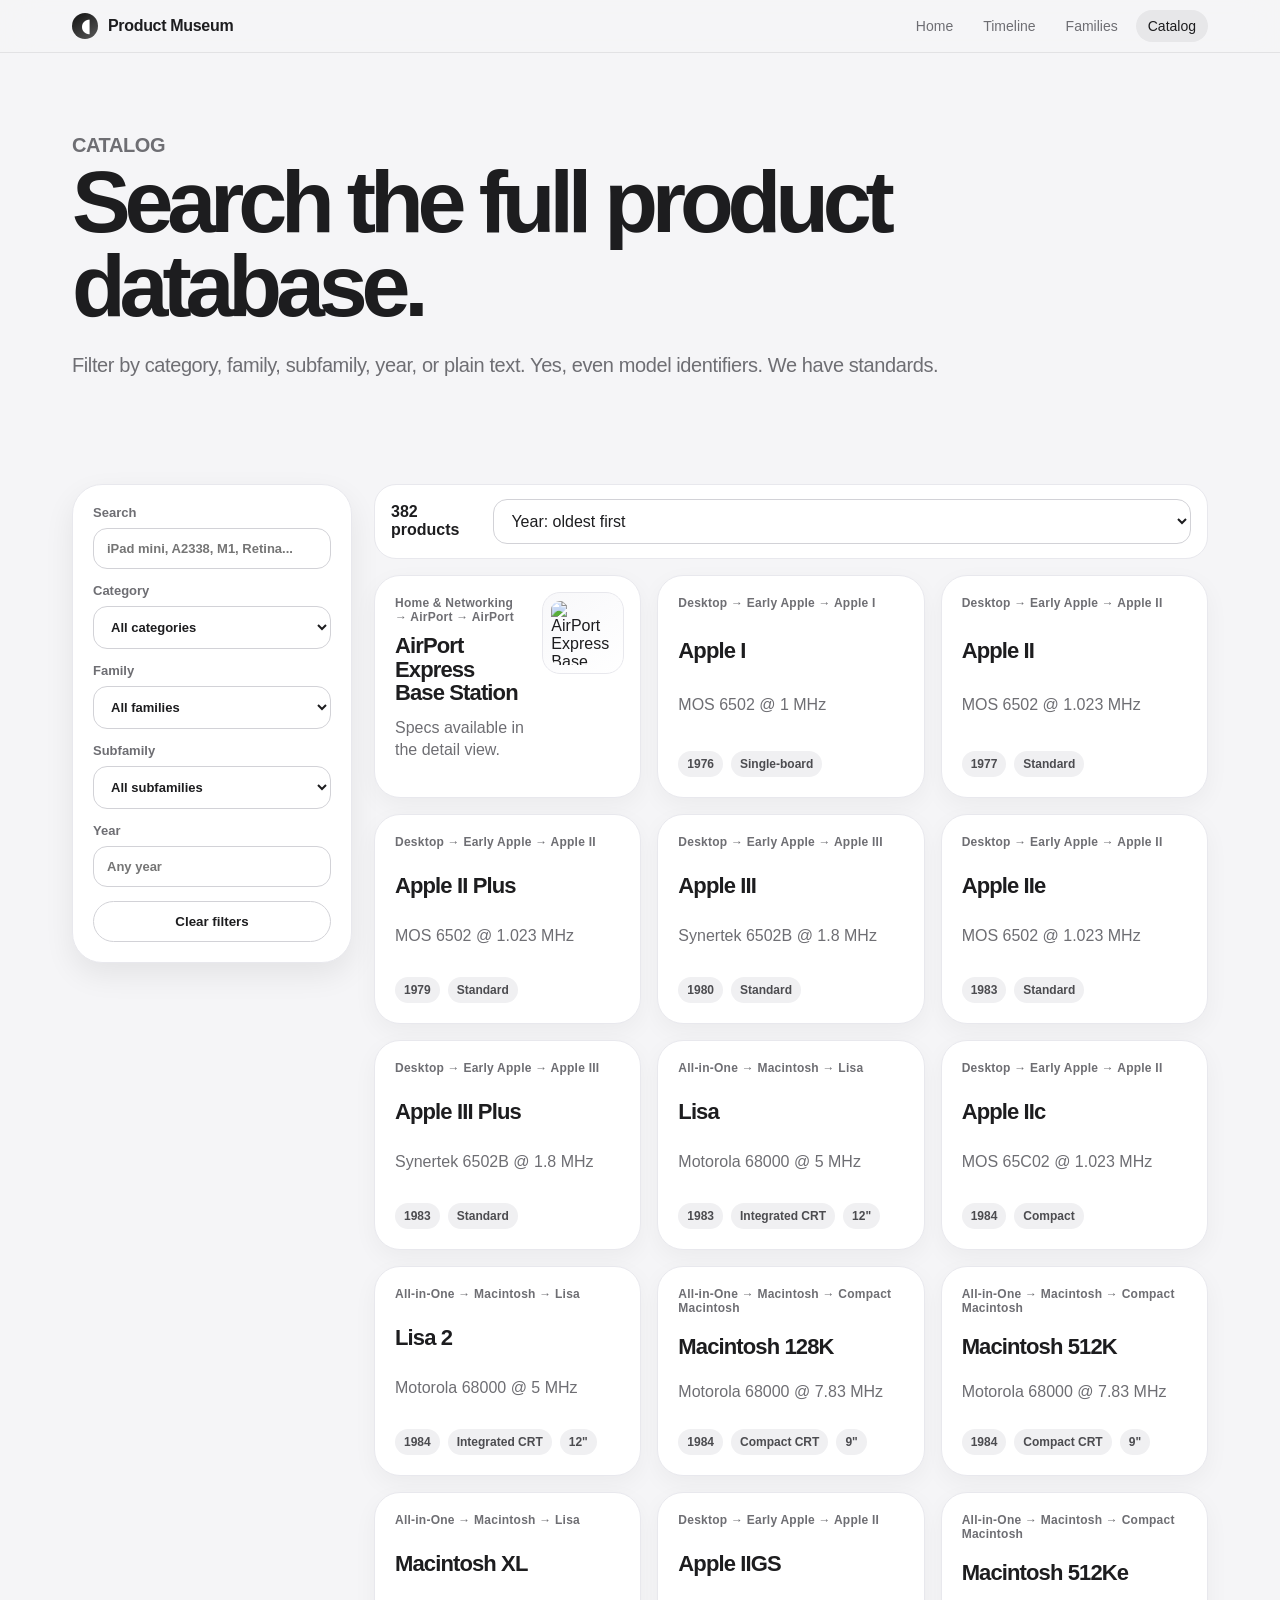
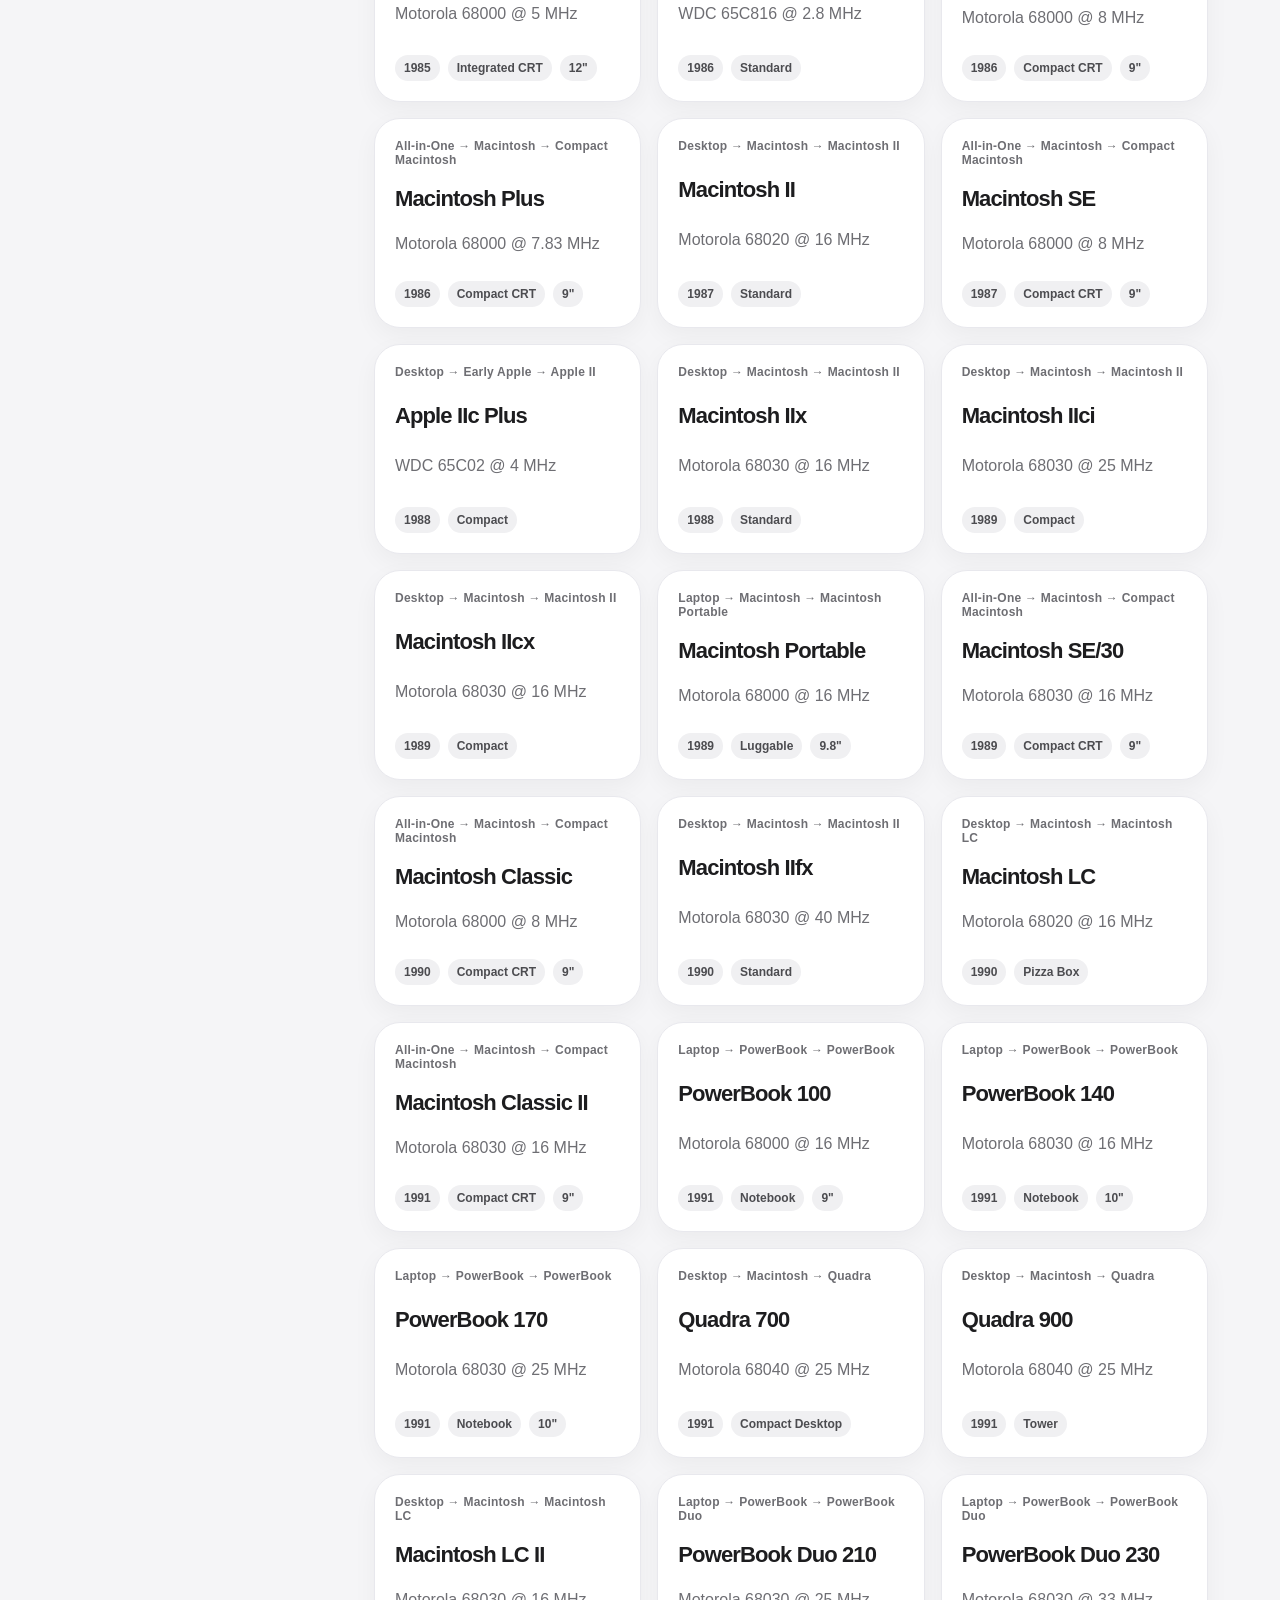
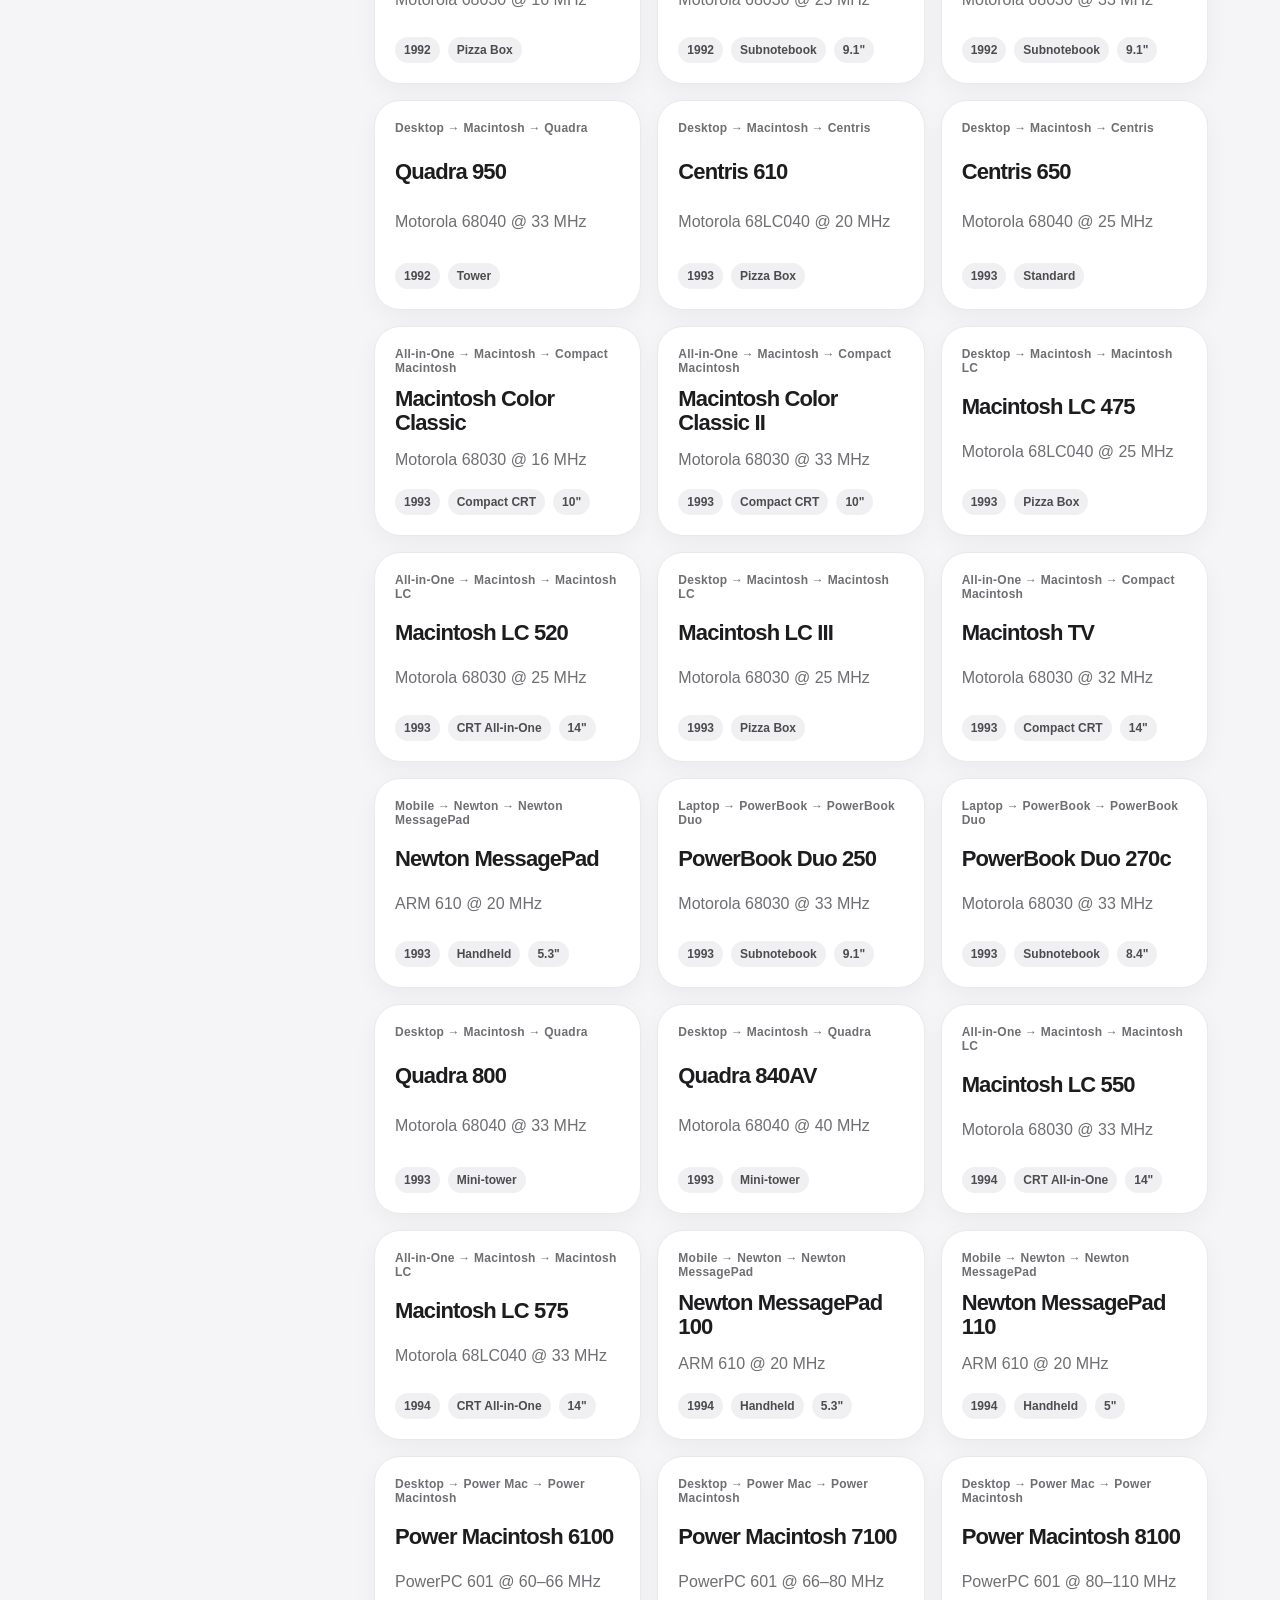
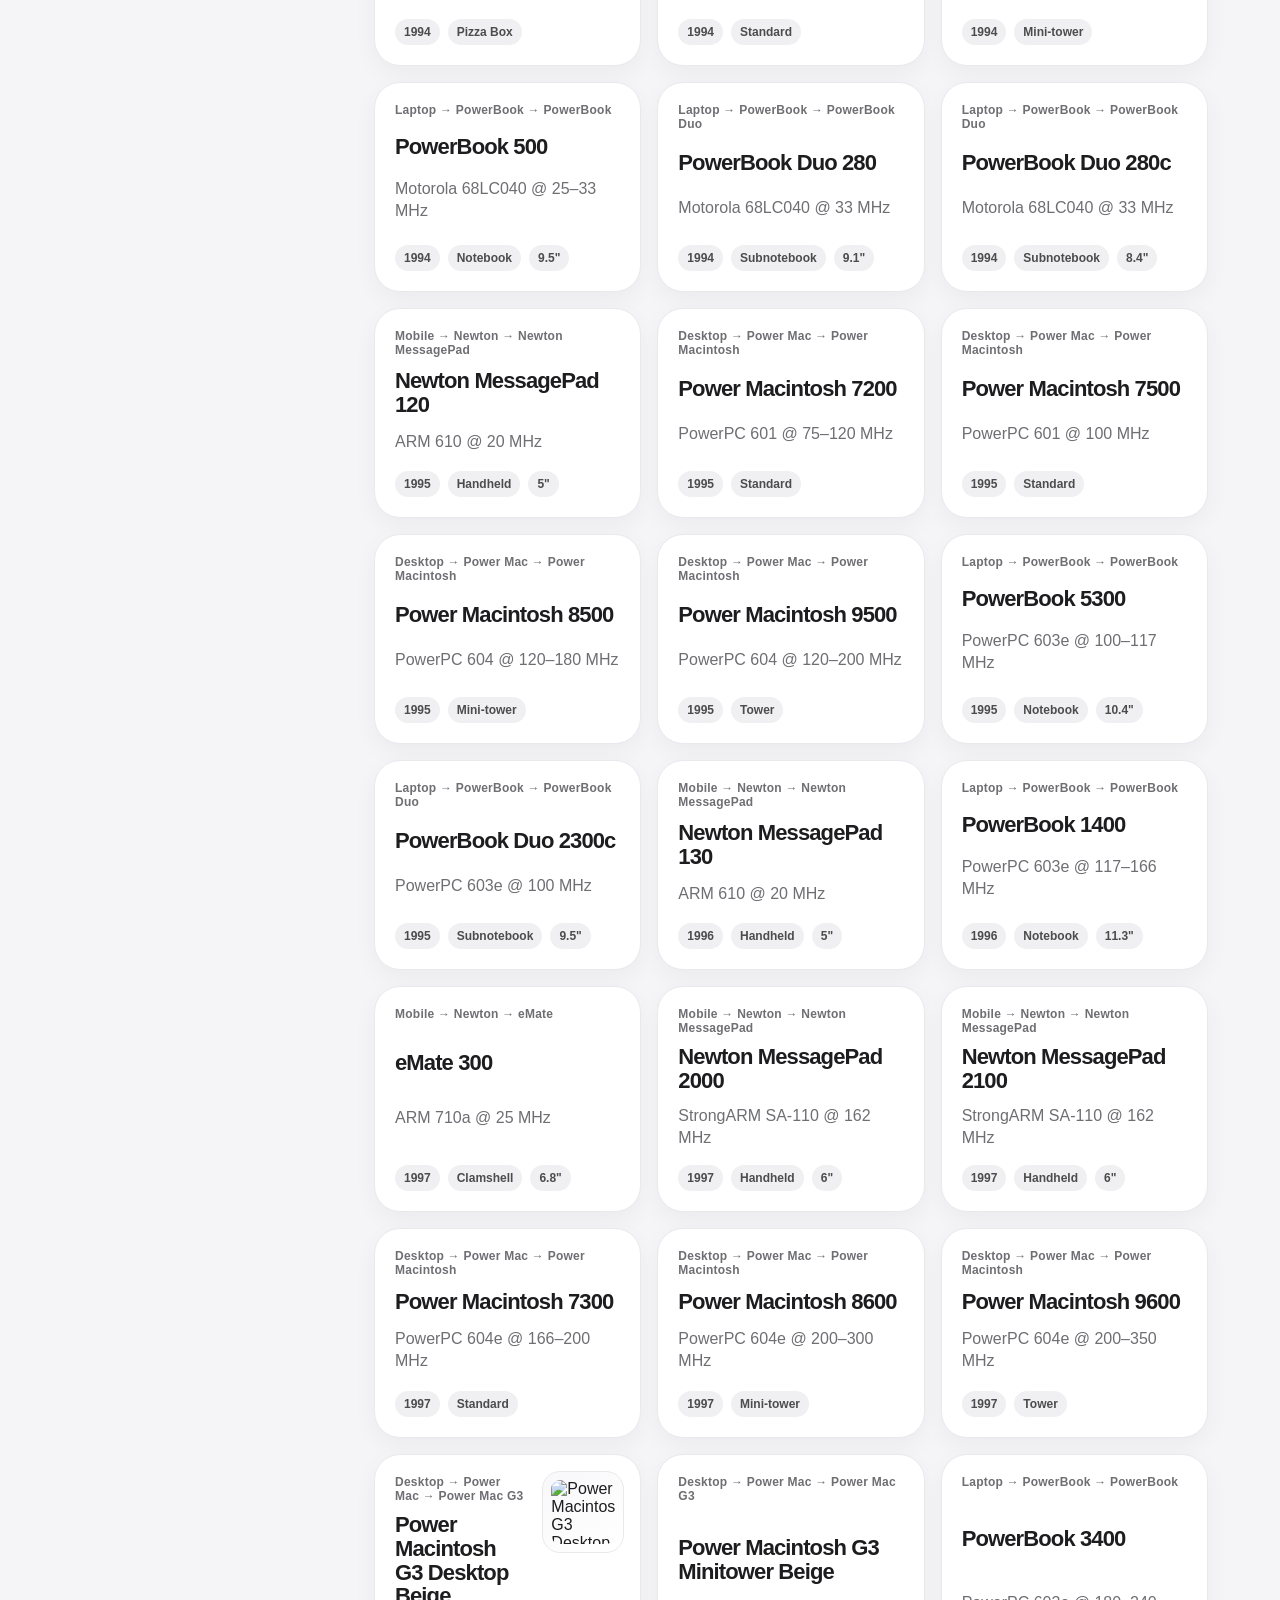
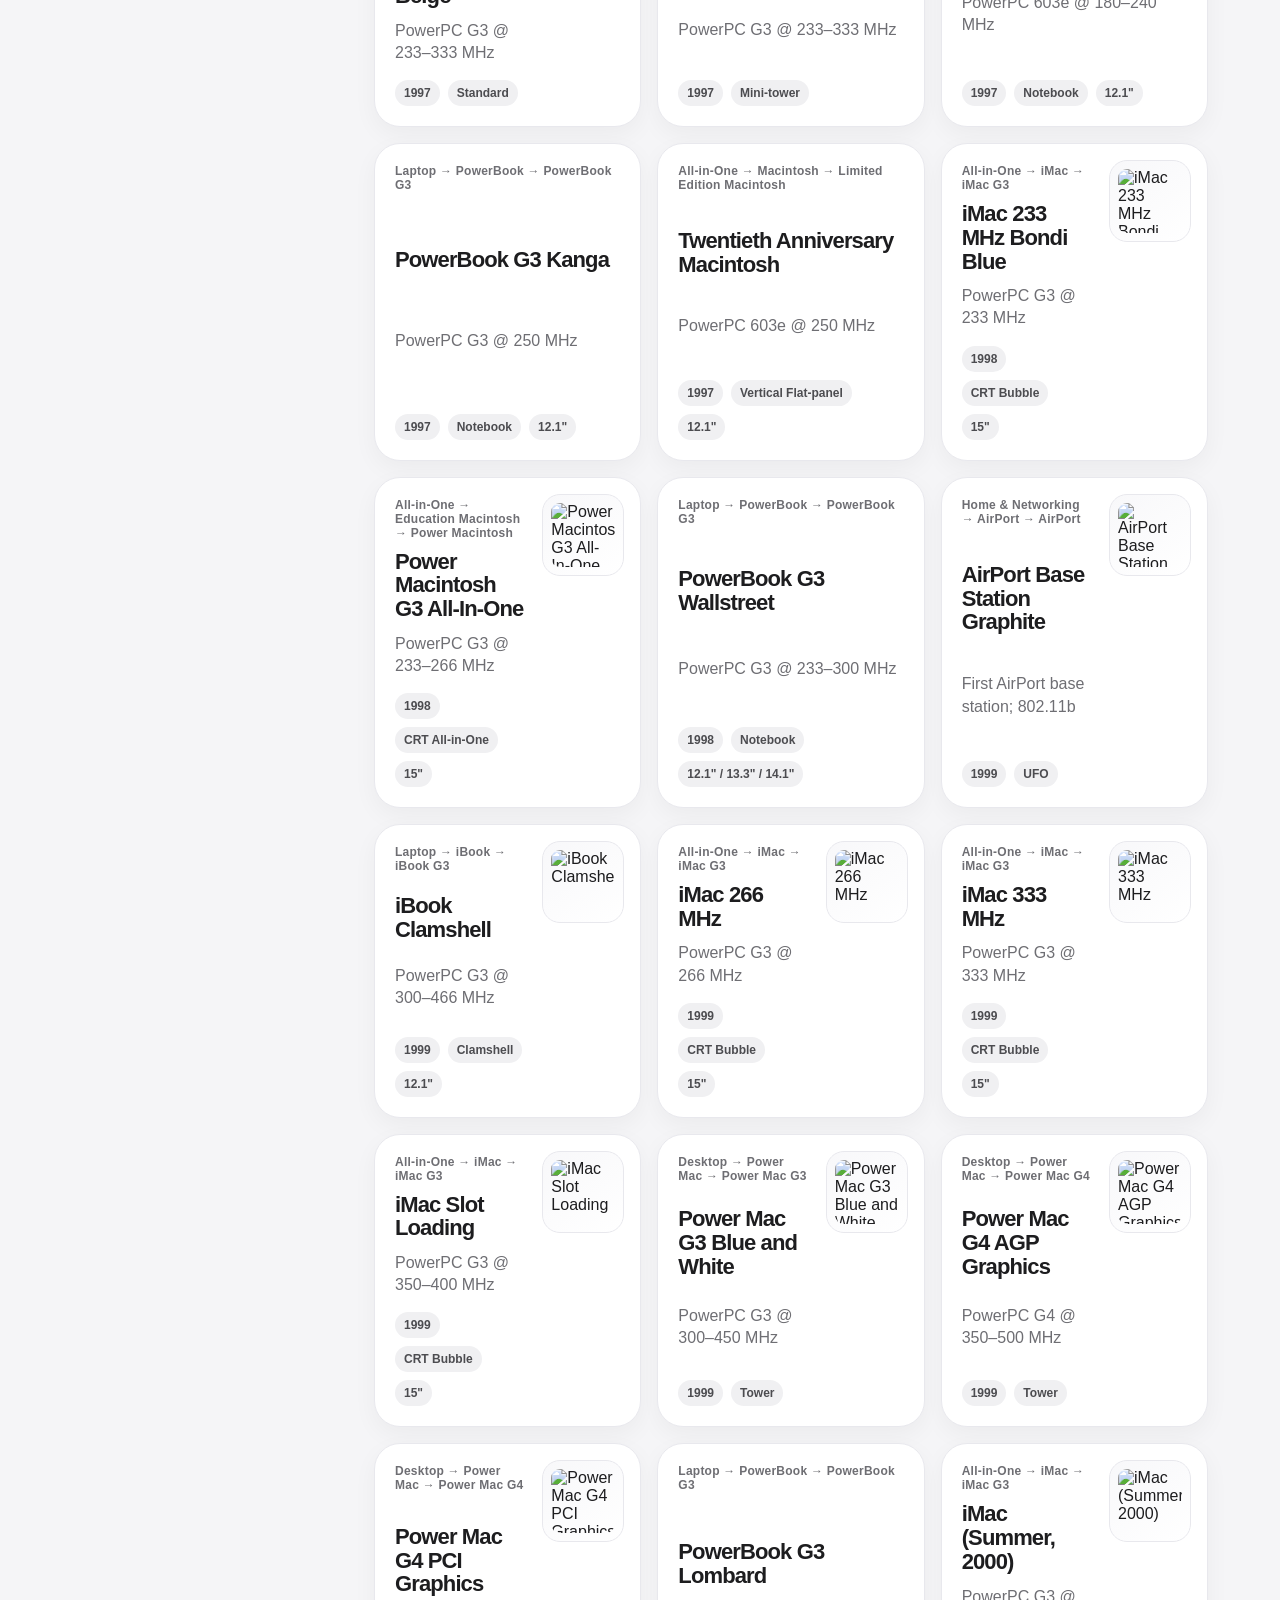
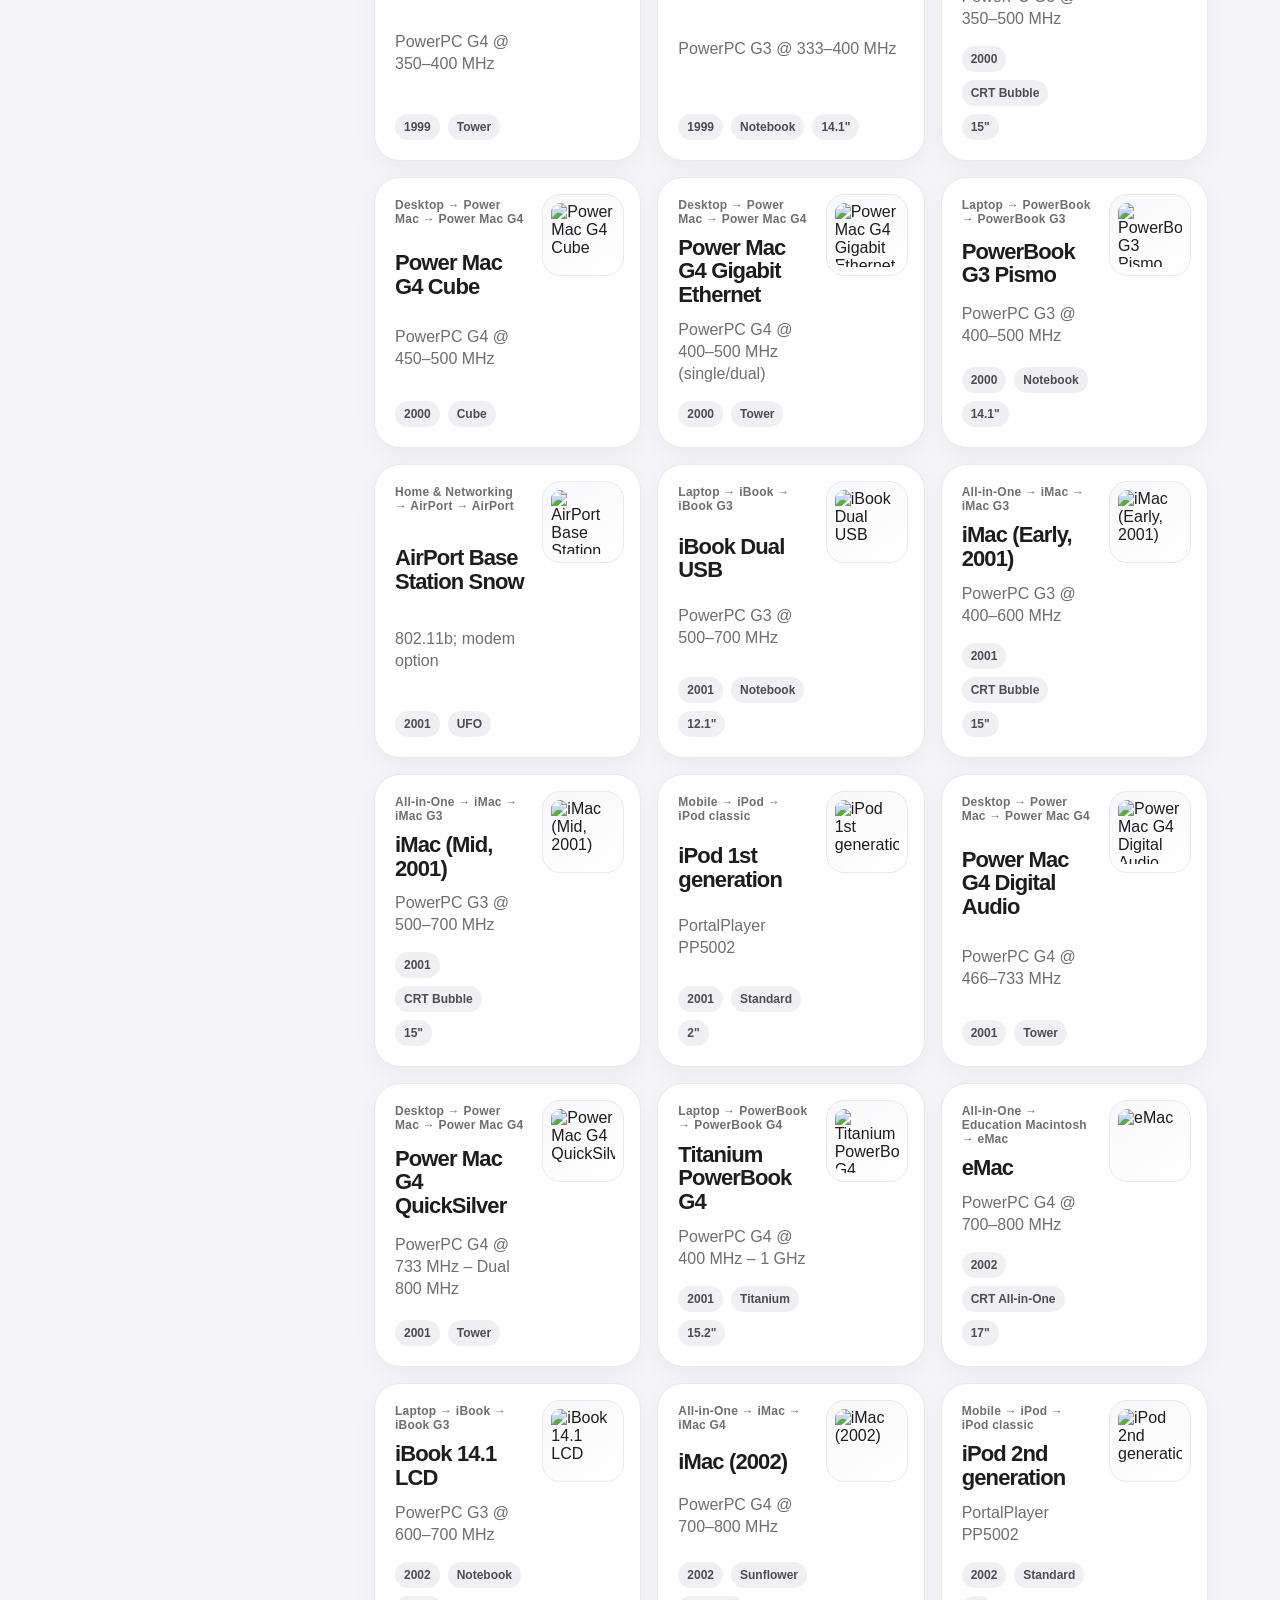
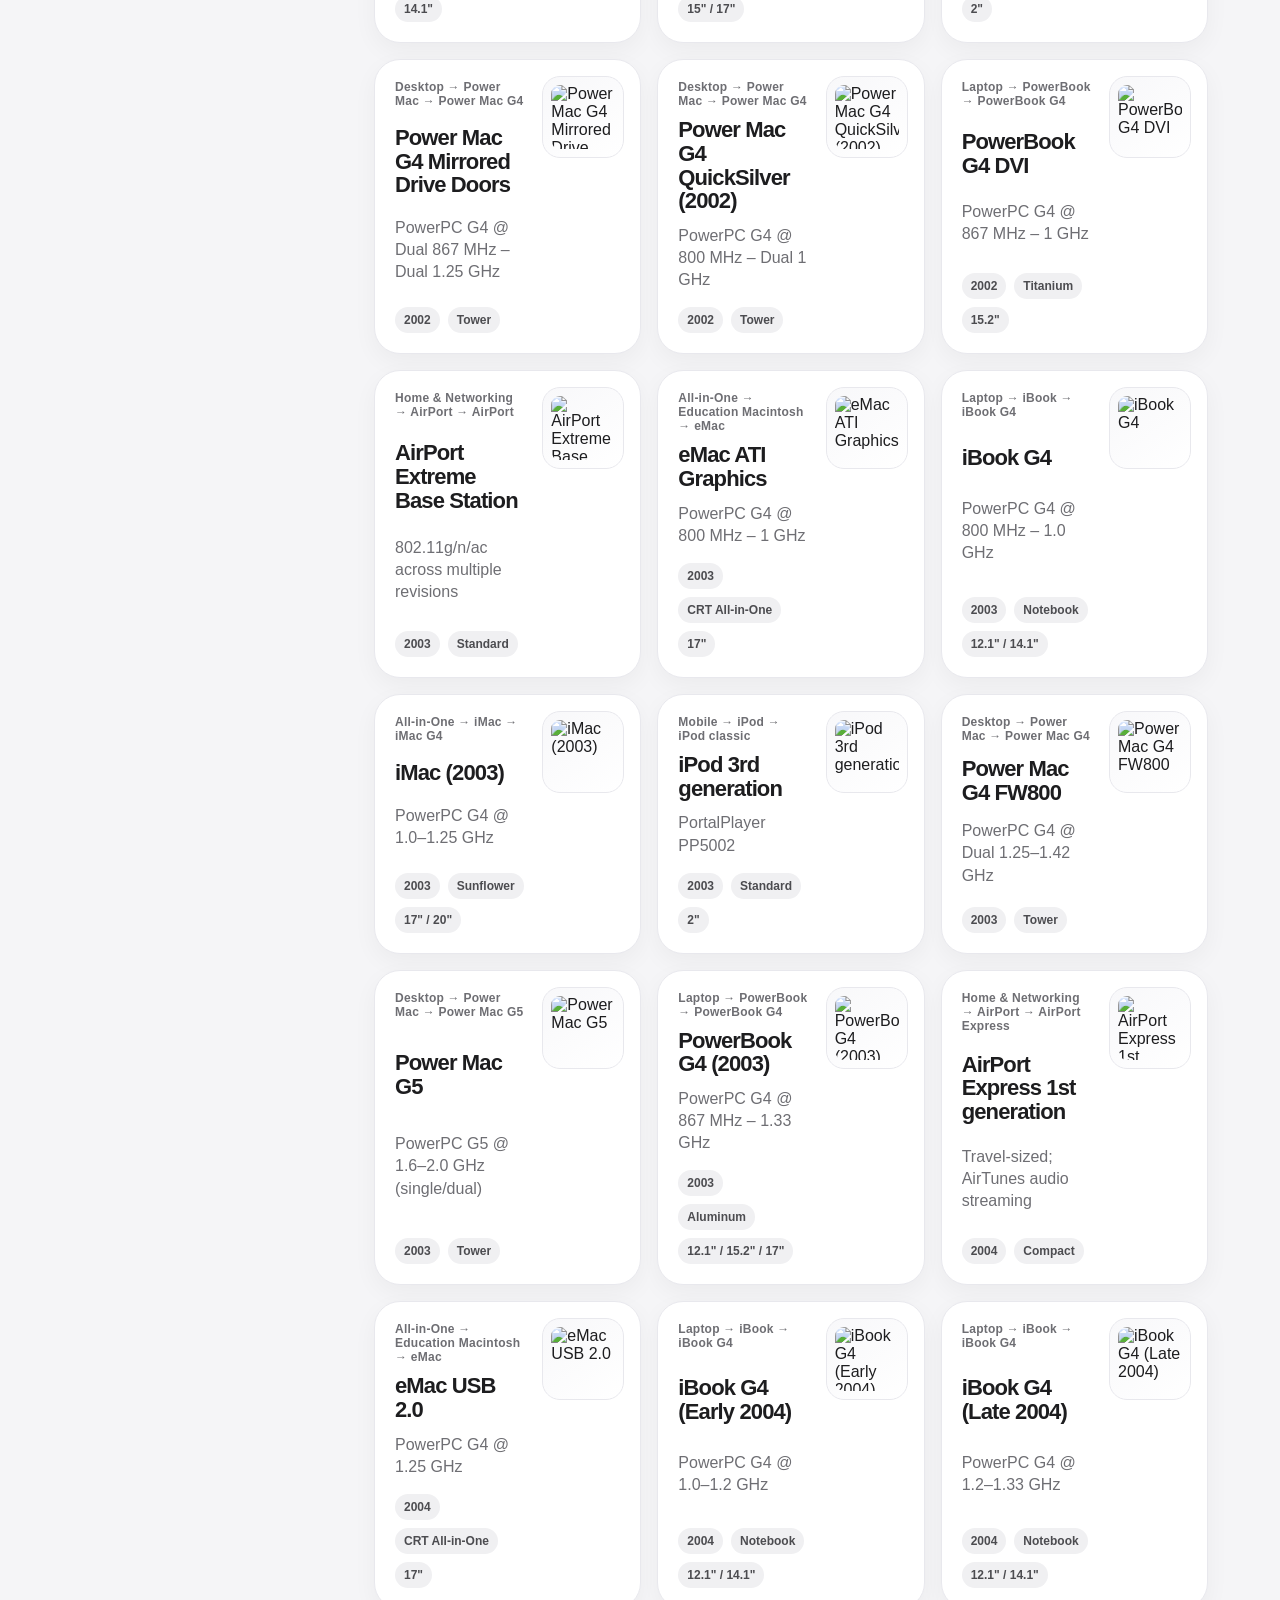
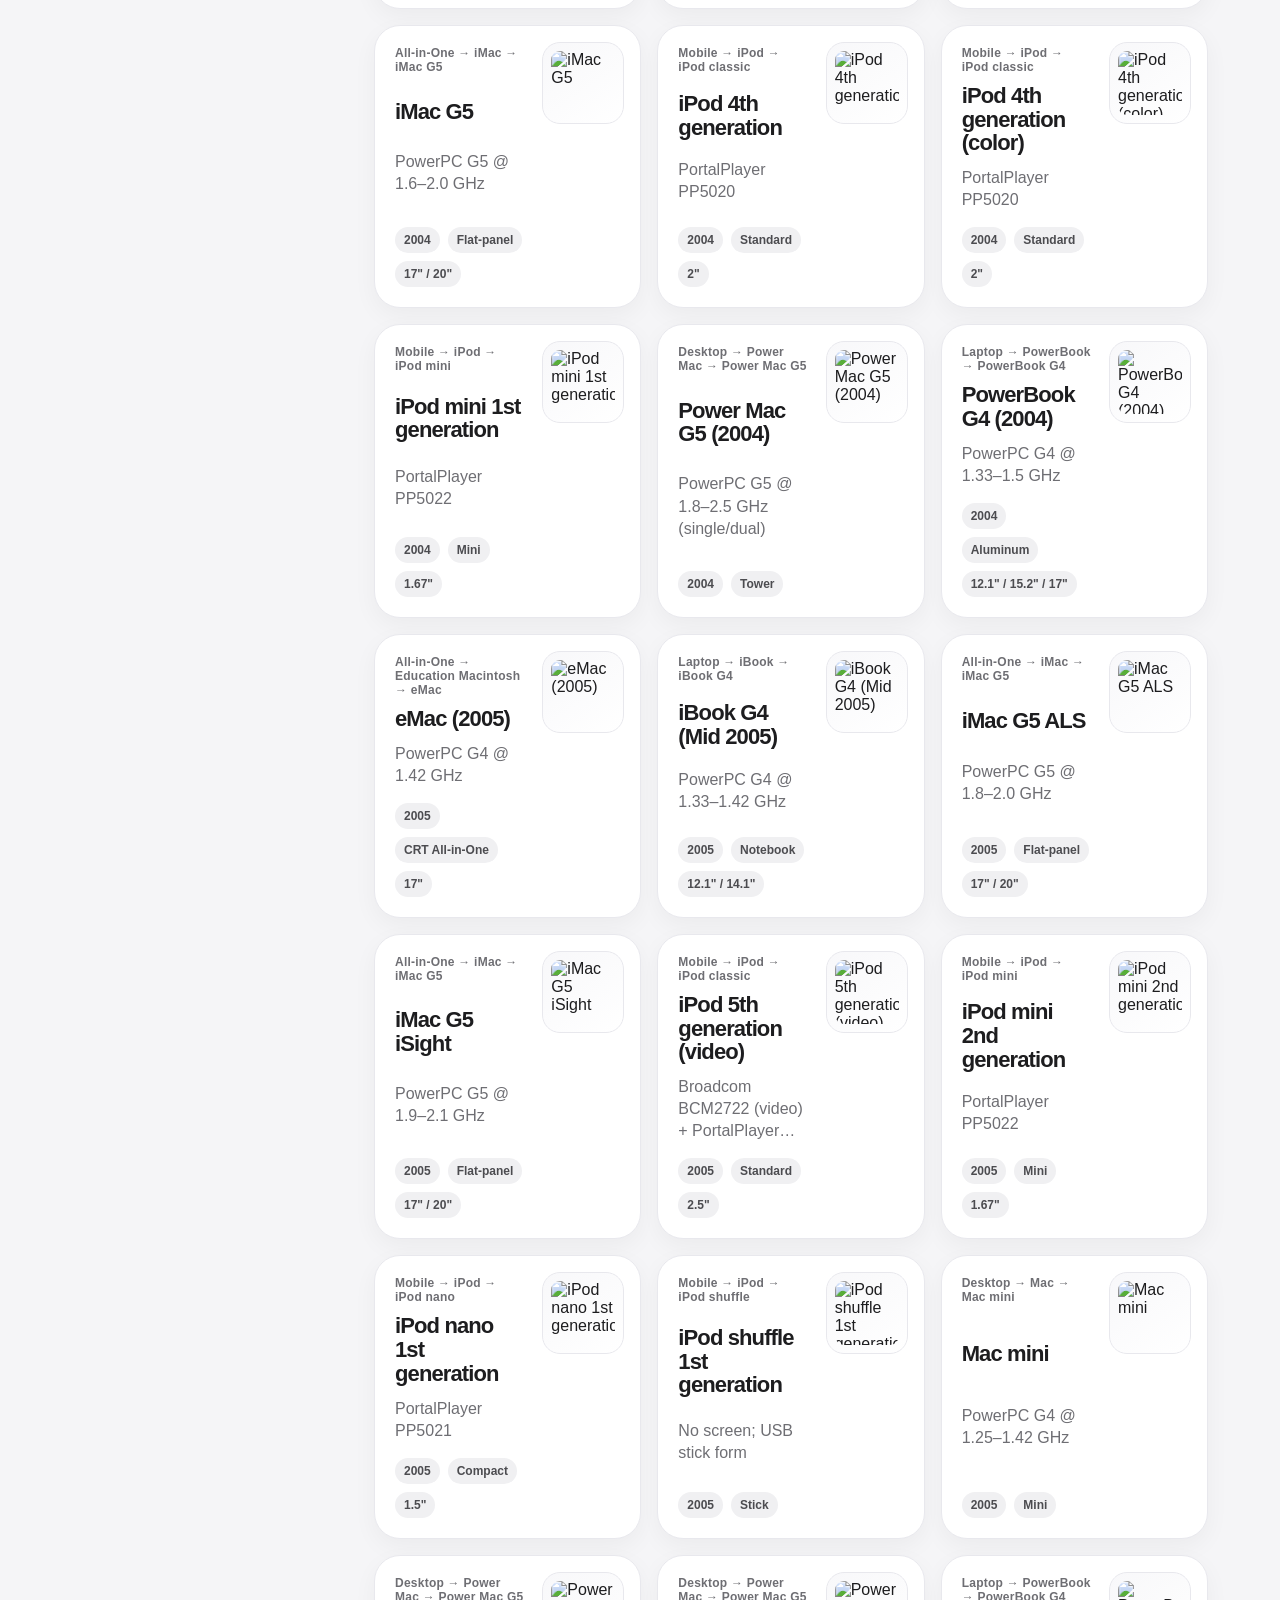
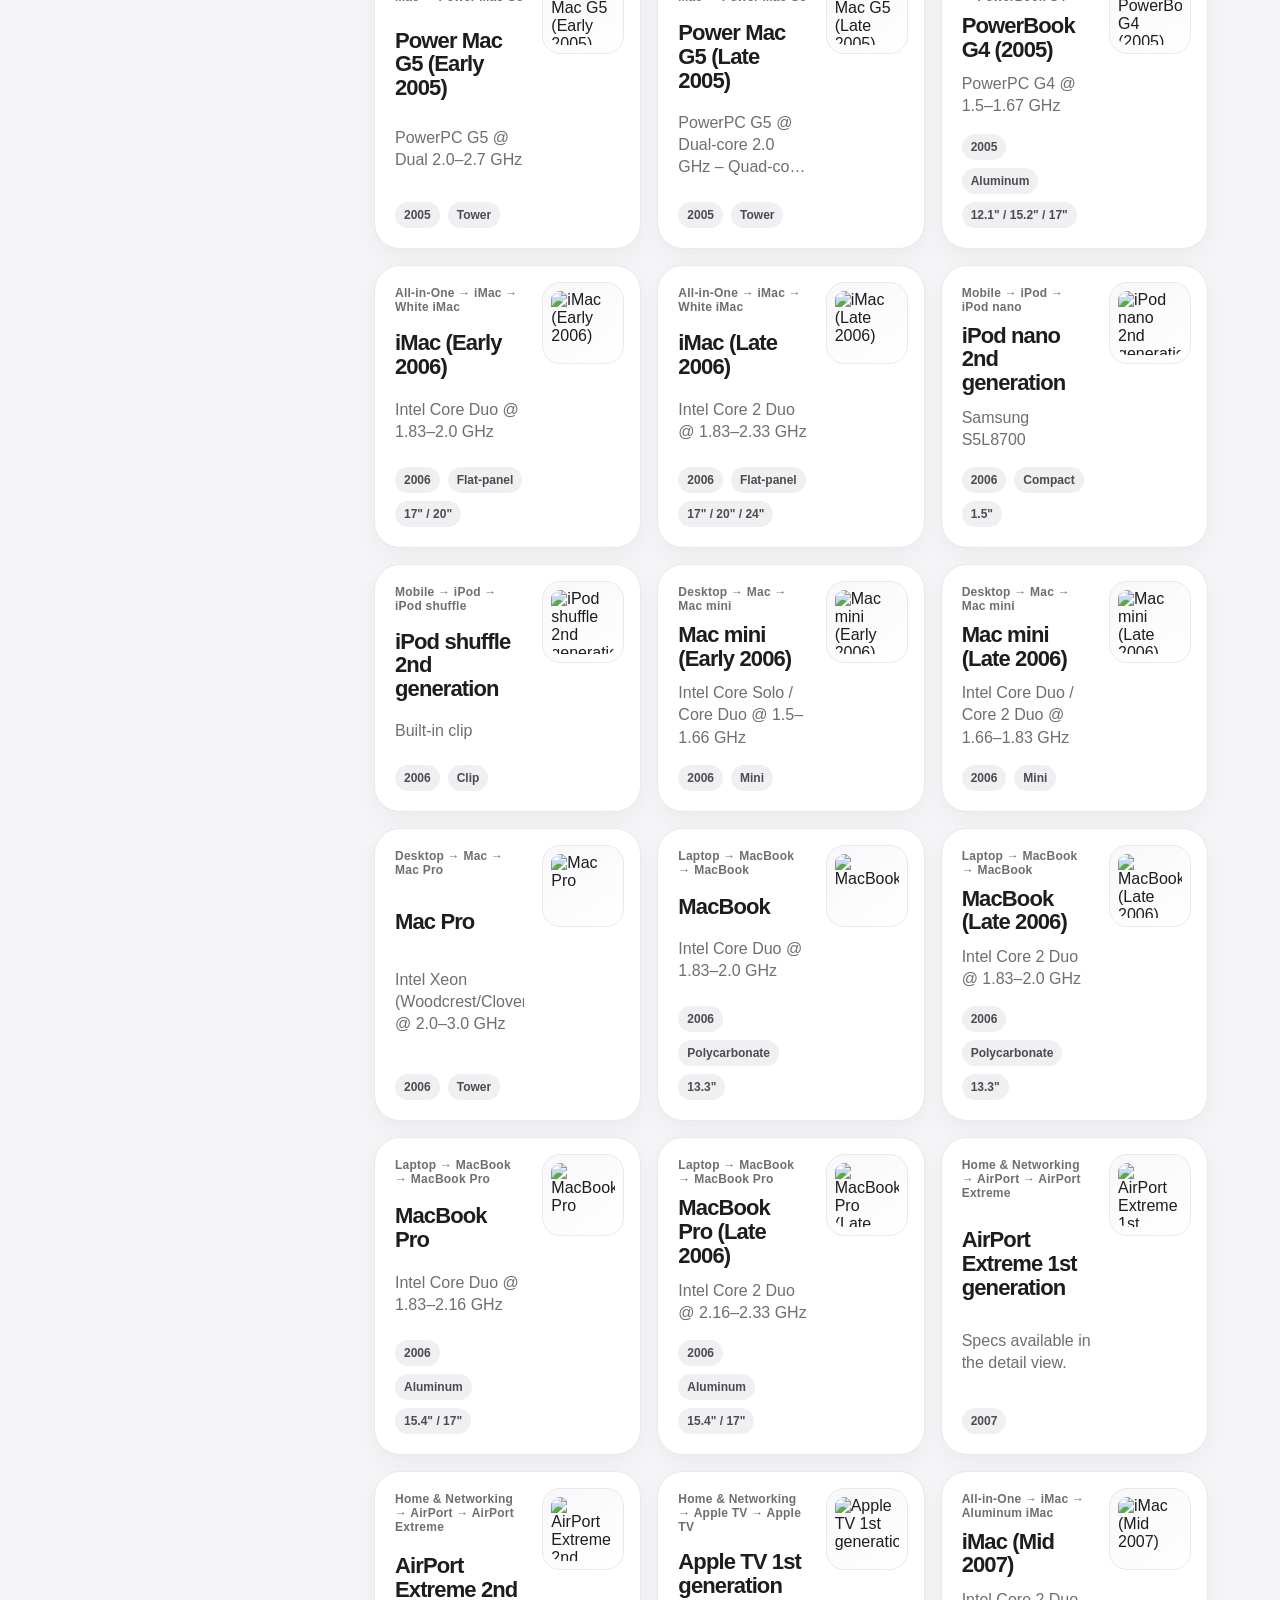
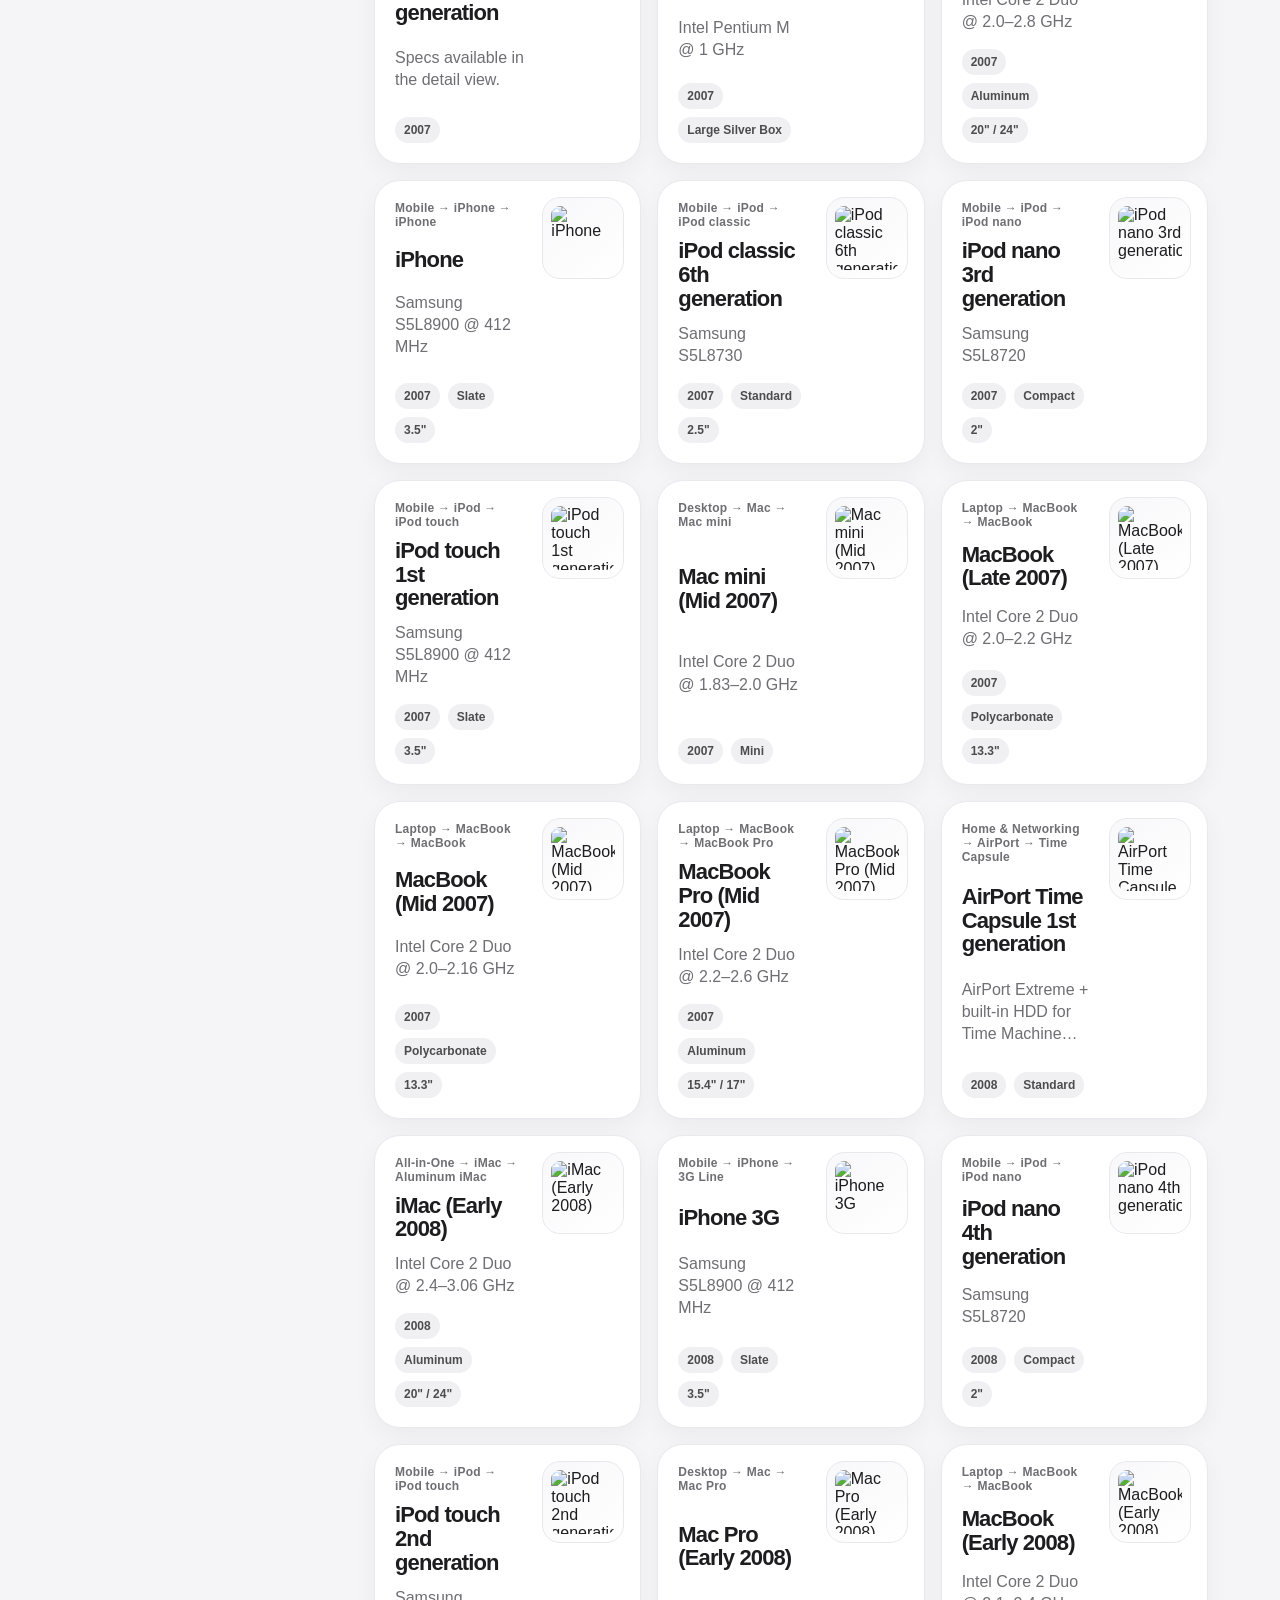
==== catalog.html @ 1b654b4d "Upload files for museum" ====
<!doctype html>
<html lang="en">
<head>
  <meta charset="utf-8" />
  <meta name="viewport" content="width=device-width, initial-scale=1" />
  <title>Catalog · Apple Product Museum</title>
  <link rel="stylesheet" href="styles.css" />
</head>
<body data-page="catalog">
  
<header class="site-header">
  <nav class="nav">
    <a class="brand" href="index.html" aria-label="Apple Product Museum home">
      <span class="brand-mark">◖</span>
      <span>Product Museum</span>
    </a>
    <div class="nav-links">
      <a data-page="home" href="index.html">Home</a>
      <a data-page="timeline" href="timeline.html">Timeline</a>
      <a data-page="families" href="families.html">Families</a>
      <a data-page="catalog" href="catalog.html">Catalog</a>
    </div>
  </nav>
</header>

  <main>
    <section class="page-hero">
      <p class="eyebrow">Catalog</p>
      <h1>Search the full product database.</h1>
      <p>Filter by category, family, subfamily, year, or plain text. Yes, even model identifiers. We have standards.</p>
    </section>

    <section class="section catalog-section">
      <div class="catalog-shell">
        <aside class="filters">
          <label>
            Search
            <input id="search" type="search" placeholder="iPad mini, A2338, M1, Retina..." />
          </label>
          <label>
            Category
            <select id="category-filter"><option value="">All categories</option></select>
          </label>
          <label>
            Family
            <select id="family-filter"><option value="">All families</option></select>
          </label>
          <label>
            Subfamily
            <select id="subfamily-filter"><option value="">All subfamilies</option></select>
          </label>
          <label>
            Year
            <input id="year-filter" type="number" min="1976" max="2030" placeholder="Any year" />
          </label>
          <button class="button secondary full" id="clear-filters">Clear filters</button>
        </aside>
        <div class="catalog-results">
          <div class="result-bar">
            <strong id="result-count">0 products</strong>
            <select id="sort">
              <option value="year-asc">Year: oldest first</option>
              <option value="year-desc">Year: newest first</option>
              <option value="name-asc">Name: A–Z</option>
              <option value="family-asc">Family</option>
            </select>
          </div>
          <div class="product-grid" id="product-grid"></div>
        </div>
      </div>
    </section>
  </main>

  <dialog id="product-dialog" class="product-dialog">
    <button class="dialog-close" id="dialog-close" aria-label="Close">×</button>
    <div id="dialog-content"></div>
  </dialog>
  <script src="data.js"></script>
  <script src="app.js"></script>
</body>
</html>
---- styles.css ----
:root{
  --bg:#f5f5f7;
  --surface:#ffffff;
  --surface2:#fbfbfd;
  --text:#1d1d1f;
  --muted:#6e6e73;
  --line:#d2d2d7;
  --soft:#e8e8ed;
  --blue:#0071e3;
  --blue2:#0a84ff;
  --dark:#111111;
  --shadow:0 24px 70px rgba(0,0,0,.08);
  --shadow2:0 12px 30px rgba(0,0,0,.075);
  --radius:28px;
}
*{box-sizing:border-box}
html{scroll-behavior:smooth}
body{
  margin:0;
  font-family:-apple-system,BlinkMacSystemFont,"SF Pro Display","SF Pro Text",Segoe UI,Roboto,Helvetica,Arial,sans-serif;
  color:var(--text);
  background:var(--bg);
}
a{color:inherit;text-decoration:none}
.site-header{
  position:sticky;top:0;z-index:50;
  backdrop-filter:saturate(180%) blur(18px);
  background:rgba(245,245,247,.78);
  border-bottom:1px solid rgba(0,0,0,.08);
}
.nav{
  max-width:1180px;margin:0 auto;height:52px;
  display:flex;align-items:center;justify-content:space-between;
  padding:0 22px;
}
.brand{display:flex;align-items:center;gap:10px;font-weight:700;letter-spacing:-.02em}
.brand-mark{
  width:26px;height:26px;border-radius:50%;
  background:linear-gradient(145deg,#111,#595959);
  color:#fff;display:grid;place-items:center;font-size:18px;line-height:1;
}
.nav-links{display:flex;gap:6px;align-items:center}
.nav-links a{
  color:var(--muted);font-size:14px;padding:8px 12px;border-radius:999px;
}
.nav-links a:hover,.nav-links a.is-current{color:var(--text);background:rgba(0,0,0,.06)}
main{max-width:1180px;margin:0 auto;padding:0 22px 80px}
.hero{
  min-height:640px;display:grid;grid-template-columns:1.1fr .9fr;gap:46px;align-items:center;
  padding:72px 0 52px;
}
.home-hero h1,.page-hero h1{
  font-size:clamp(48px,7vw,88px);line-height:.96;letter-spacing:-.07em;margin:0 0 22px;
}
.eyebrow{
  color:var(--blue);font-weight:700;font-size:13px;letter-spacing:.08em;text-transform:uppercase;margin:0 0 14px;
}
.hero-text,.page-hero p,.section-heading p,.feature-card p,.family-help p{
  color:var(--muted);font-size:20px;line-height:1.45;letter-spacing:-.02em;margin:0;
}
.hero-actions{display:flex;gap:12px;margin-top:32px;flex-wrap:wrap}
.button{
  display:inline-flex;align-items:center;justify-content:center;
  border-radius:999px;padding:12px 20px;font-weight:700;border:1px solid transparent;cursor:pointer;
  transition:transform .18s ease, box-shadow .18s ease, background .18s ease;
}
.button:hover{transform:translateY(-1px)}
.button.primary{background:var(--blue);color:#fff;box-shadow:0 10px 28px rgba(0,113,227,.25)}
.button.secondary{background:#fff;color:var(--text);border-color:var(--line)}
.button.light{background:#fff;color:#111}
.button.full{width:100%}
.hero-card,.glass-card{
  position:relative;min-height:430px;border-radius:44px;background:linear-gradient(145deg,#fff,#f1f1f4);
  box-shadow:var(--shadow);overflow:hidden;padding:32px;
  display:flex;align-items:flex-end;
}
.orb{
  position:absolute;width:330px;height:330px;border-radius:50%;
  background:radial-gradient(circle at 30% 30%,#fff 0 12%,#8dc4ff 22%,#b4b4ff 46%,#f4d7ff 64%,#fff 75%);
  filter:saturate(120%);top:42px;right:32px;box-shadow:inset -30px -40px 80px rgba(0,0,0,.12),0 30px 70px rgba(0,0,0,.12);
}
.stats-grid{
  position:relative;z-index:1;width:100%;display:grid;grid-template-columns:repeat(2,1fr);gap:14px;
}
.stats-grid div{
  background:rgba(255,255,255,.72);backdrop-filter:blur(12px);
  border:1px solid rgba(255,255,255,.8);border-radius:22px;padding:18px;
}
.stats-grid strong{display:block;font-size:34px;letter-spacing:-.05em}
.stats-grid span{color:var(--muted);font-size:13px;font-weight:650}
.section{padding:74px 0}
.section.slim{padding-top:28px}
.section-heading{max-width:720px;margin-bottom:28px}
.section-heading.centered{max-width:780px;text-align:center;margin:0 auto 30px}
.section-heading h2,.feature-card h2,.family-help h2{
  font-size:clamp(34px,4vw,56px);line-height:1;letter-spacing:-.055em;margin:0 0 12px;
}
.page-hero{padding:78px 0 30px;max-width:920px}
.category-overview{display:grid;grid-template-columns:repeat(6,1fr);gap:12px}
.category-tile{
  display:block;background:var(--surface);border:1px solid var(--soft);border-radius:24px;
  padding:20px;box-shadow:0 8px 24px rgba(0,0,0,.045);min-height:150px;
  transition:transform .18s ease, box-shadow .18s ease;
}
.category-tile:hover{transform:translateY(-3px);box-shadow:var(--shadow2)}
.category-tile span{font-size:14px;font-weight:750;color:var(--muted)}
.category-tile strong{display:block;font-size:42px;letter-spacing:-.06em;margin:18px 0 4px}
.category-tile small{color:var(--muted);line-height:1.35}
.split-feature{display:grid;grid-template-columns:1fr 1fr;gap:22px}
.feature-card{
  border-radius:36px;padding:36px;background:#fff;box-shadow:var(--shadow2);
  min-height:320px;display:flex;flex-direction:column;align-items:flex-start;justify-content:space-between;
}
.feature-card.dark{background:linear-gradient(145deg,#171717,#050505);color:#fff}
.feature-card.dark p:not(.eyebrow){color:#c6c6c8}
.category-tabs,.timeline-controls{
  display:flex;gap:10px;flex-wrap:wrap;margin-bottom:24px;
}
.pill{
  border:1px solid var(--line);background:#fff;border-radius:999px;padding:10px 15px;
  color:var(--muted);font-weight:700;cursor:pointer;
}
.pill:hover,.pill.is-active{background:#111;color:#fff;border-color:#111}
.family-layout{display:grid;grid-template-columns:300px 1fr;gap:22px;align-items:start}
.family-help{
  position:sticky;top:74px;background:#fff;border:1px solid var(--soft);
  border-radius:30px;padding:24px;box-shadow:var(--shadow2);
}
.tiny-hierarchy{
  margin-top:22px;display:flex;flex-wrap:wrap;gap:8px;color:var(--muted);font-size:13px;font-weight:700;
}
.family-grid,.subfamily-grid{display:grid;grid-template-columns:repeat(3,1fr);gap:16px}
.family-card,.subfamily-card{
  background:#fff;border:1px solid var(--soft);border-radius:28px;padding:24px;
  min-height:176px;box-shadow:0 8px 24px rgba(0,0,0,.045);cursor:pointer;
  display:flex;flex-direction:column;justify-content:space-between;transition:transform .18s ease, box-shadow .18s ease;
}
.family-card:hover,.subfamily-card:hover,.product-card:hover{transform:translateY(-3px);box-shadow:var(--shadow2)}
.mini-path,.path{
  color:var(--muted);font-size:12px;font-weight:700;letter-spacing:.02em;margin-bottom:10px;
}
.family-card strong,.subfamily-card strong{font-size:25px;line-height:1.05;letter-spacing:-.04em}
.family-card p,.subfamily-card p{color:var(--muted);line-height:1.35}
.count{font-weight:800;color:var(--blue)}
.hidden{display:none!important}
.text-button{
  border:0;background:transparent;color:var(--blue);font-weight:800;padding:0;margin:0 0 18px;cursor:pointer;
}
.generation-groups{display:grid;gap:26px}
.generation-group{
  background:#fff;border:1px solid var(--soft);border-radius:34px;padding:24px;box-shadow:var(--shadow2);
}
.generation-heading{
  display:flex;justify-content:space-between;align-items:baseline;gap:20px;margin-bottom:18px;
}
.generation-heading h3{font-size:30px;letter-spacing:-.045em;margin:0}
.generation-heading span{color:var(--muted);font-weight:700}
.catalog-shell{display:grid;grid-template-columns:280px 1fr;gap:22px;align-items:start}
.filters{
  position:sticky;top:74px;background:#fff;border:1px solid var(--soft);border-radius:30px;padding:20px;box-shadow:var(--shadow2);
  display:grid;gap:14px;
}
label{display:grid;gap:8px;color:var(--muted);font-weight:750;font-size:13px}
input,select{
  width:100%;border:1px solid var(--line);border-radius:14px;padding:12px 13px;background:#fff;
  font:inherit;color:var(--text);outline:none;
}
input:focus,select:focus{border-color:var(--blue);box-shadow:0 0 0 4px rgba(0,113,227,.12)}
.result-bar{
  display:flex;justify-content:space-between;align-items:center;gap:16px;margin-bottom:16px;
  background:#fff;border:1px solid var(--soft);border-radius:22px;padding:14px 16px;
}
.product-grid{display:grid;grid-template-columns:repeat(3,1fr);gap:16px}
.product-grid.compact{grid-template-columns:repeat(3,1fr)}
.product-card{
  position:relative;background:#fff;border:1px solid var(--soft);border-radius:26px;padding:20px;min-height:210px;
  display:flex;flex-direction:column;justify-content:space-between;box-shadow:0 8px 24px rgba(0,0,0,.045);
  cursor:pointer;transition:transform .18s ease, box-shadow .18s ease;overflow:hidden;
}
.product-card.has-image{padding-right:116px}
.product-card h3{font-size:22px;line-height:1.08;letter-spacing:-.04em;margin:0 0 12px}
.product-thumb{
  position:absolute;top:16px;right:16px;width:82px;height:82px;object-fit:contain;
  border-radius:18px;background:linear-gradient(145deg,#f8f8fa,#fff);padding:8px;border:1px solid var(--soft);
}
.spec-line{color:var(--muted);line-height:1.38;margin:0 0 16px;display:-webkit-box;-webkit-line-clamp:3;-webkit-box-orient:vertical;overflow:hidden}
.chips{display:flex;flex-wrap:wrap;gap:8px}
.chip,.badge{
  display:inline-flex;align-items:center;border-radius:999px;background:#f0f0f2;color:#4c4c50;
  padding:6px 9px;font-size:12px;font-weight:800;
}
.badge{background:#e8f2ff;color:#0066cc}
.empty{background:#fff;border-radius:24px;padding:28px;color:var(--muted)}
.timeline{position:relative;display:grid;gap:18px}
.timeline:before{content:"";position:absolute;left:82px;top:4px;bottom:4px;width:1px;background:var(--line)}
.timeline-item{display:grid;grid-template-columns:120px 1fr;gap:24px;position:relative}
.timeline-year{
  font-size:24px;font-weight:850;letter-spacing:-.04em;text-align:right;padding-top:22px;
}
.timeline-body{
  background:#fff;border:1px solid var(--soft);border-radius:28px;padding:22px 24px;box-shadow:0 8px 24px rgba(0,0,0,.045);
}
.timeline-body h3{font-size:25px;line-height:1.08;letter-spacing:-.04em;margin:12px 0 8px}
.timeline-body p{color:var(--muted);font-size:17px;line-height:1.45;margin:0}
.product-dialog{
  border:0;padding:0;border-radius:34px;max-width:940px;width:min(94vw,940px);
  box-shadow:0 40px 120px rgba(0,0,0,.35);background:#fff;
}
.product-dialog::backdrop{background:rgba(0,0,0,.38);backdrop-filter:blur(8px)}
.dialog-close{
  position:absolute;top:18px;right:18px;width:34px;height:34px;border:0;border-radius:50%;
  background:#ececf0;font-size:22px;cursor:pointer;z-index:2;
}
.dialog-hero{
  position:relative;padding:34px 38px 24px;border-radius:34px 34px 0 0;
  background:linear-gradient(145deg,#f8f8fa,#fff);min-height:150px;
}
.dialog-hero.has-hero-image{padding-right:190px}
.dialog-product-image{
  position:absolute;right:64px;top:30px;width:120px;height:120px;object-fit:contain;
  border-radius:22px;background:transparent;padding:0;border:0;box-shadow:none;
}
.dialog-hero h2{font-size:44px;line-height:1;letter-spacing:-.055em;margin:0 0 12px;max-width:760px}
.dialog-hero p{color:var(--muted);font-size:18px;line-height:1.45;margin:0;max-width:760px}
.detail-grid{display:grid;grid-template-columns:repeat(2,1fr);gap:1px;background:var(--soft);padding:1px}
.detail{background:#fff;padding:15px 18px;display:grid;gap:5px}
.detail span{color:var(--muted);font-size:12px;font-weight:800;text-transform:uppercase;letter-spacing:.06em}
.detail strong{font-size:15px;line-height:1.35;font-weight:650}
.links-panel{margin:18px;border:1px solid var(--soft);border-radius:24px;padding:18px;background:#fff}
.links-panel h3{margin:0 0 16px;font-size:18px;letter-spacing:-.03em}
.link-row{display:grid;grid-template-columns:130px 1fr;gap:12px;align-items:start;margin:12px 0}
.link-row span{color:var(--muted);font-size:13px;font-weight:800}
.link-pills{display:flex;flex-wrap:wrap;gap:8px}
.link-pills a{
  display:inline-flex;align-items:center;border-radius:999px;background:#eef6ff;color:#006edb;
  padding:8px 11px;font-size:14px;font-weight:800;border:1px solid #cfe5ff;
}
.link-pills a:hover{background:#e2f0ff}
@media (max-width: 980px){
  .hero,.split-feature,.family-layout,.catalog-shell{grid-template-columns:1fr}
  .family-help,.filters{position:static}
  .category-overview,.family-grid,.subfamily-grid,.product-grid,.product-grid.compact{grid-template-columns:repeat(2,1fr)}
}
@media (max-width: 640px){
  .nav{height:auto;align-items:flex-start;gap:12px;flex-direction:column;padding:12px 18px}
  .nav-links{flex-wrap:wrap}
  main{padding:0 16px 60px}
  .hero{min-height:auto;padding:52px 0;gap:24px}
  .hero-card{min-height:340px;border-radius:32px}
  .orb{width:240px;height:240px}
  .category-overview,.family-grid,.subfamily-grid,.product-grid,.product-grid.compact,.detail-grid{grid-template-columns:1fr}
  .product-card.has-image{padding-right:20px;padding-top:112px}
  .product-thumb{left:20px;right:auto}
  .dialog-hero.has-hero-image{padding-right:38px;padding-top:165px}
  .dialog-product-image{left:38px;right:auto;top:30px;width:112px;height:112px}
  .link-row{grid-template-columns:1fr}
  .timeline:before{left:0}
  .timeline-item{grid-template-columns:1fr;gap:8px;padding-left:20px}
  .timeline-year{text-align:left;padding-top:0}
  .result-bar,.generation-heading{align-items:flex-start;flex-direction:column}
}
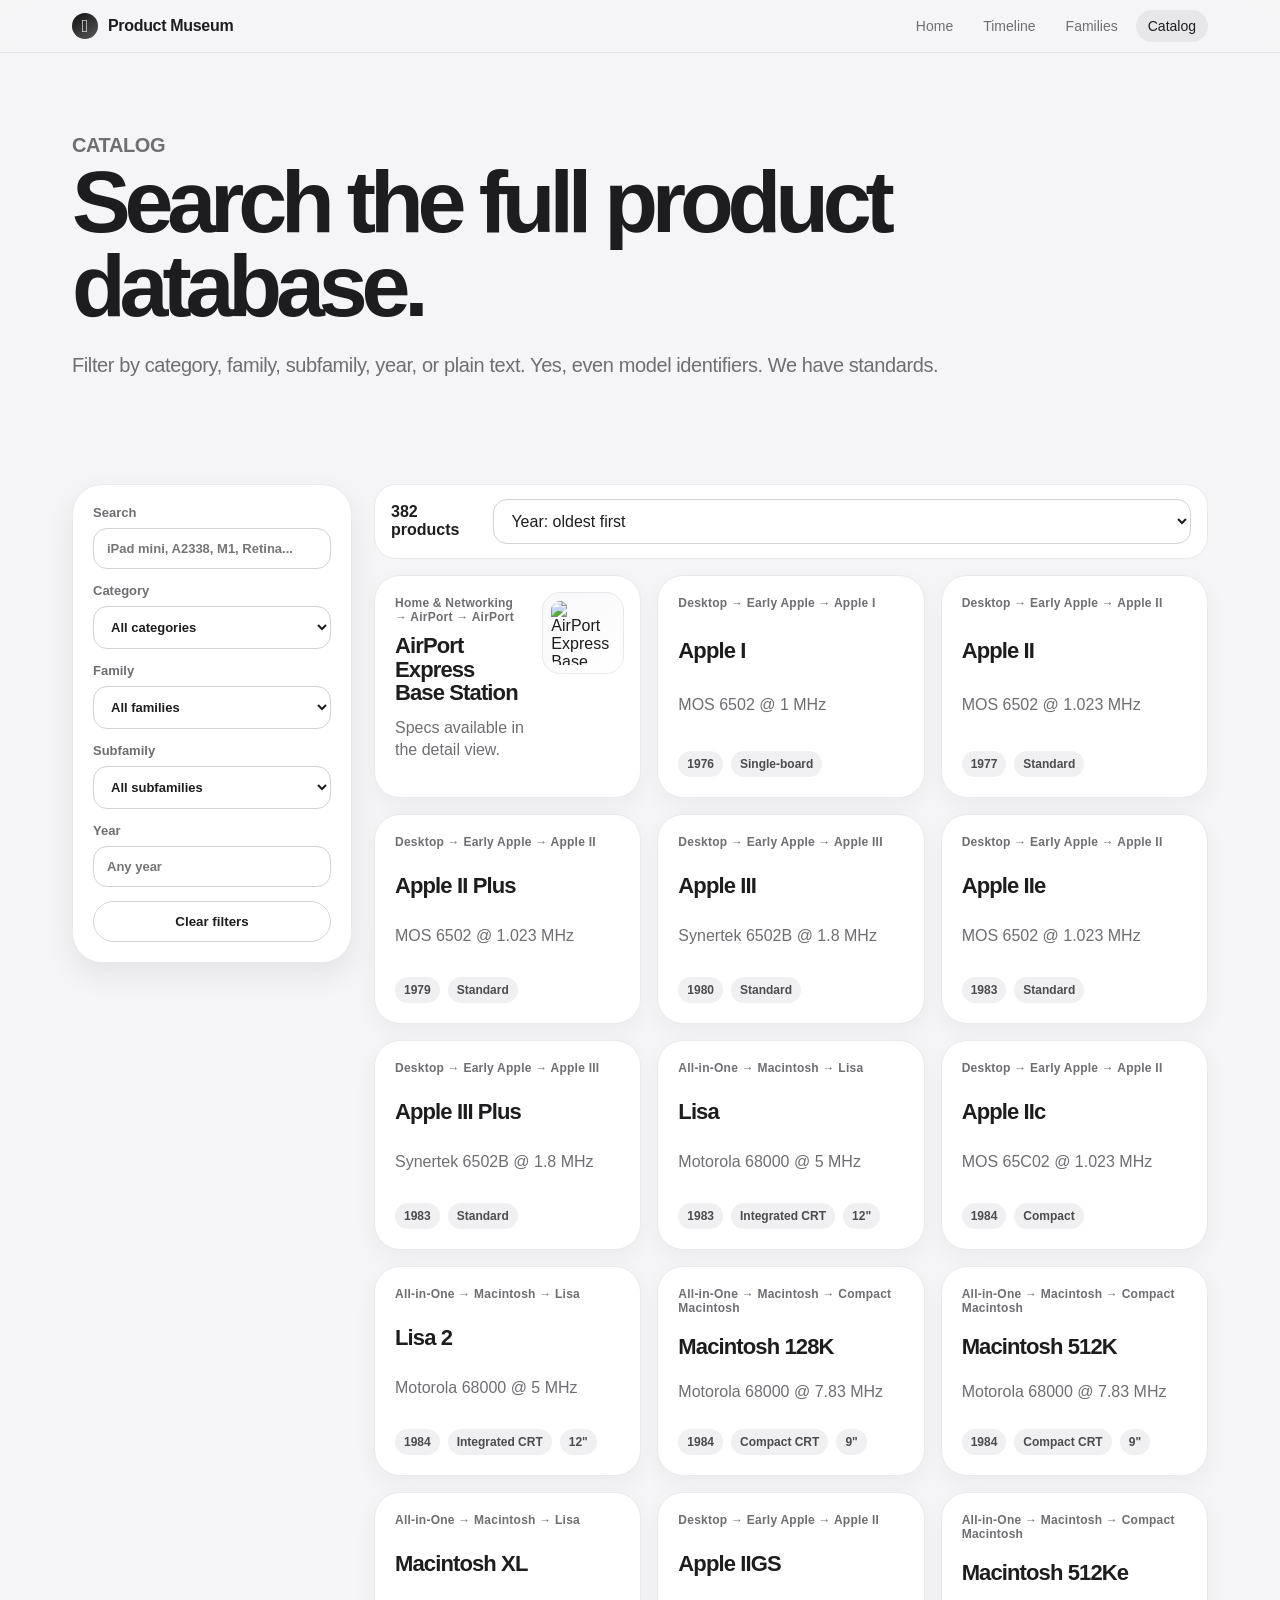
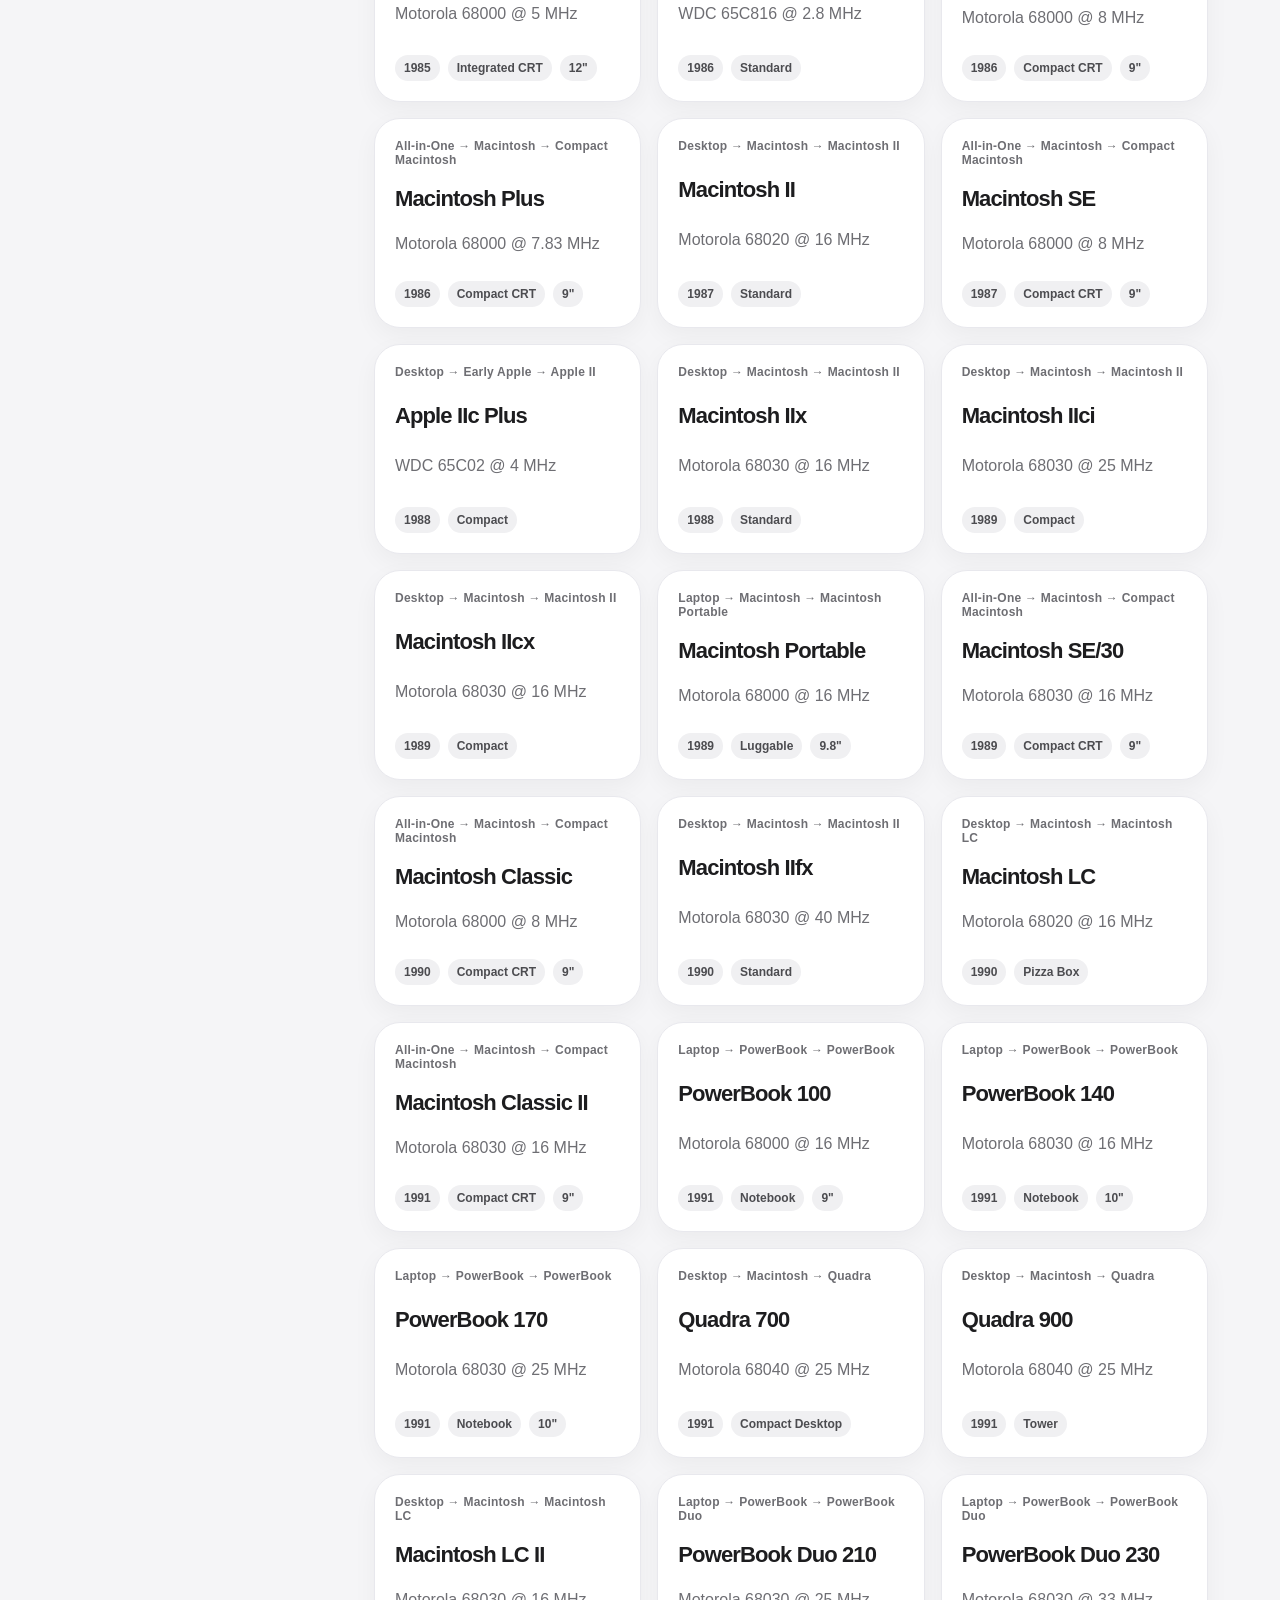
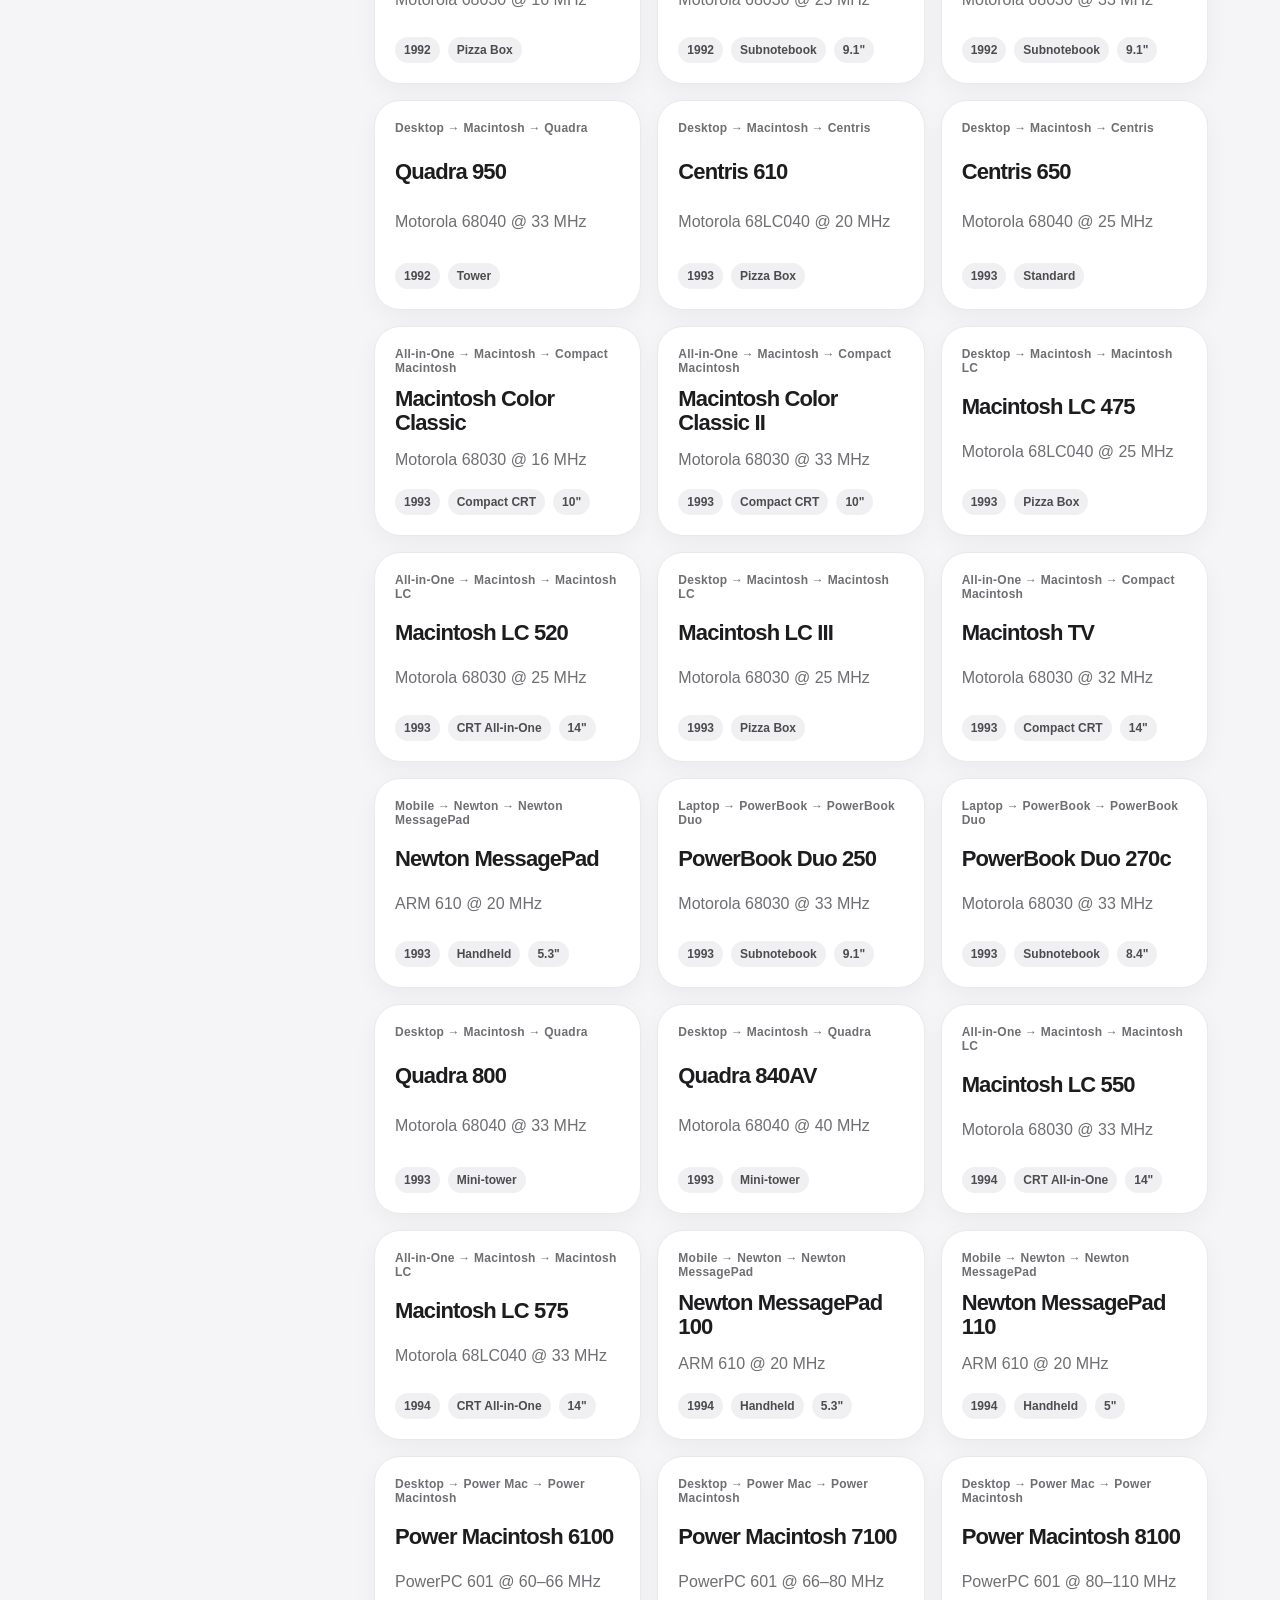
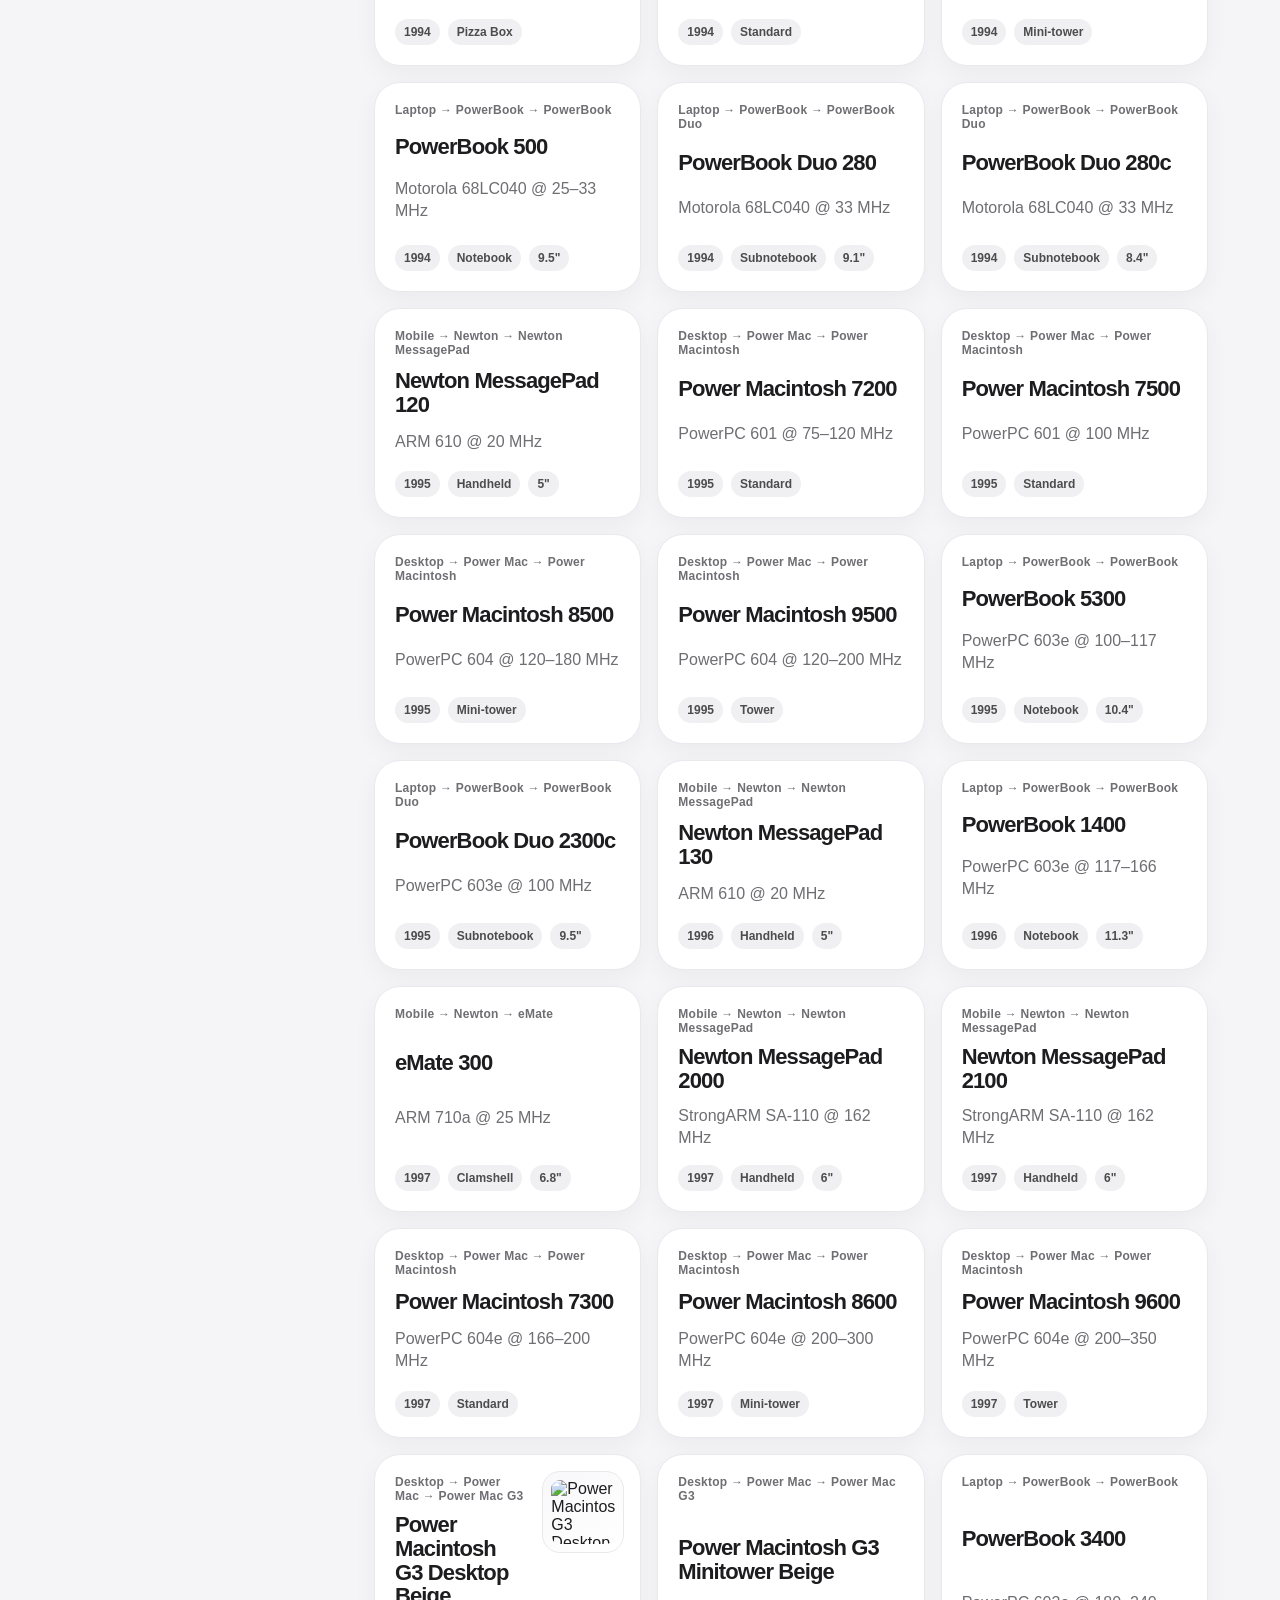
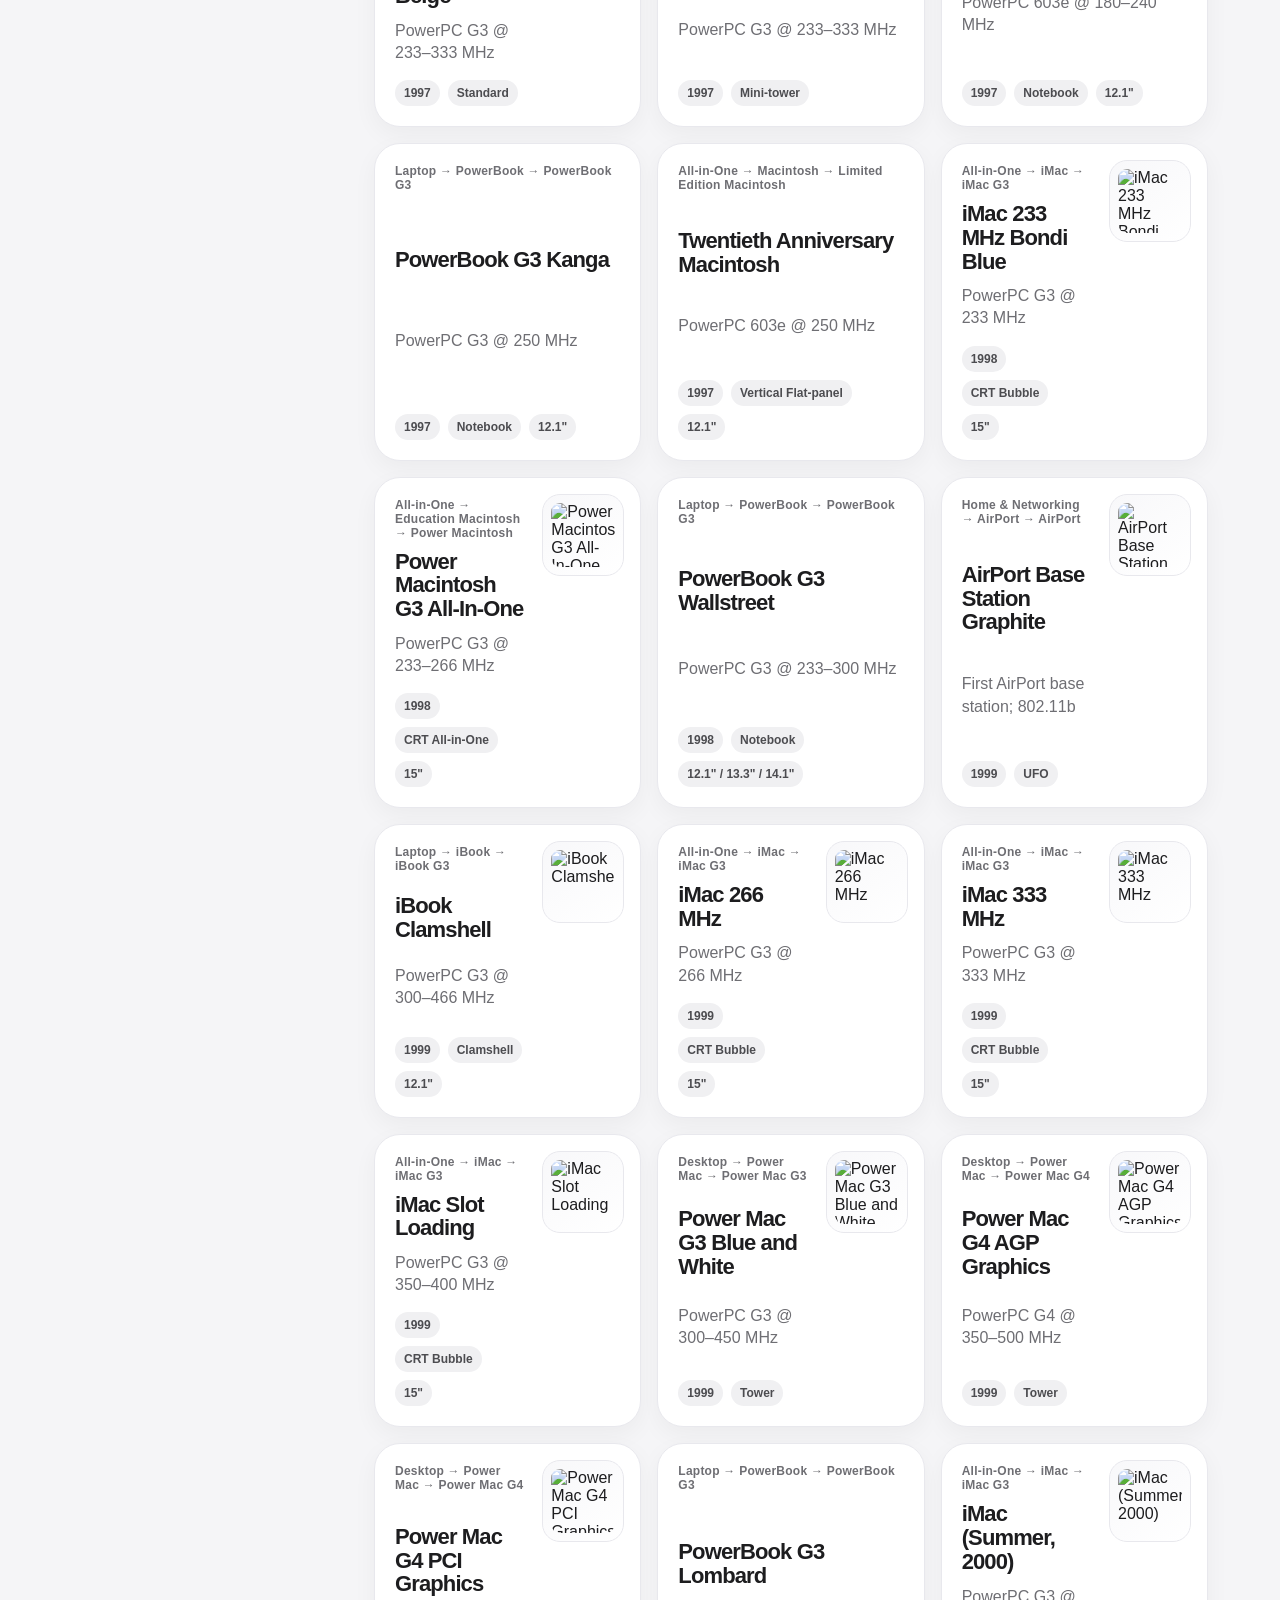
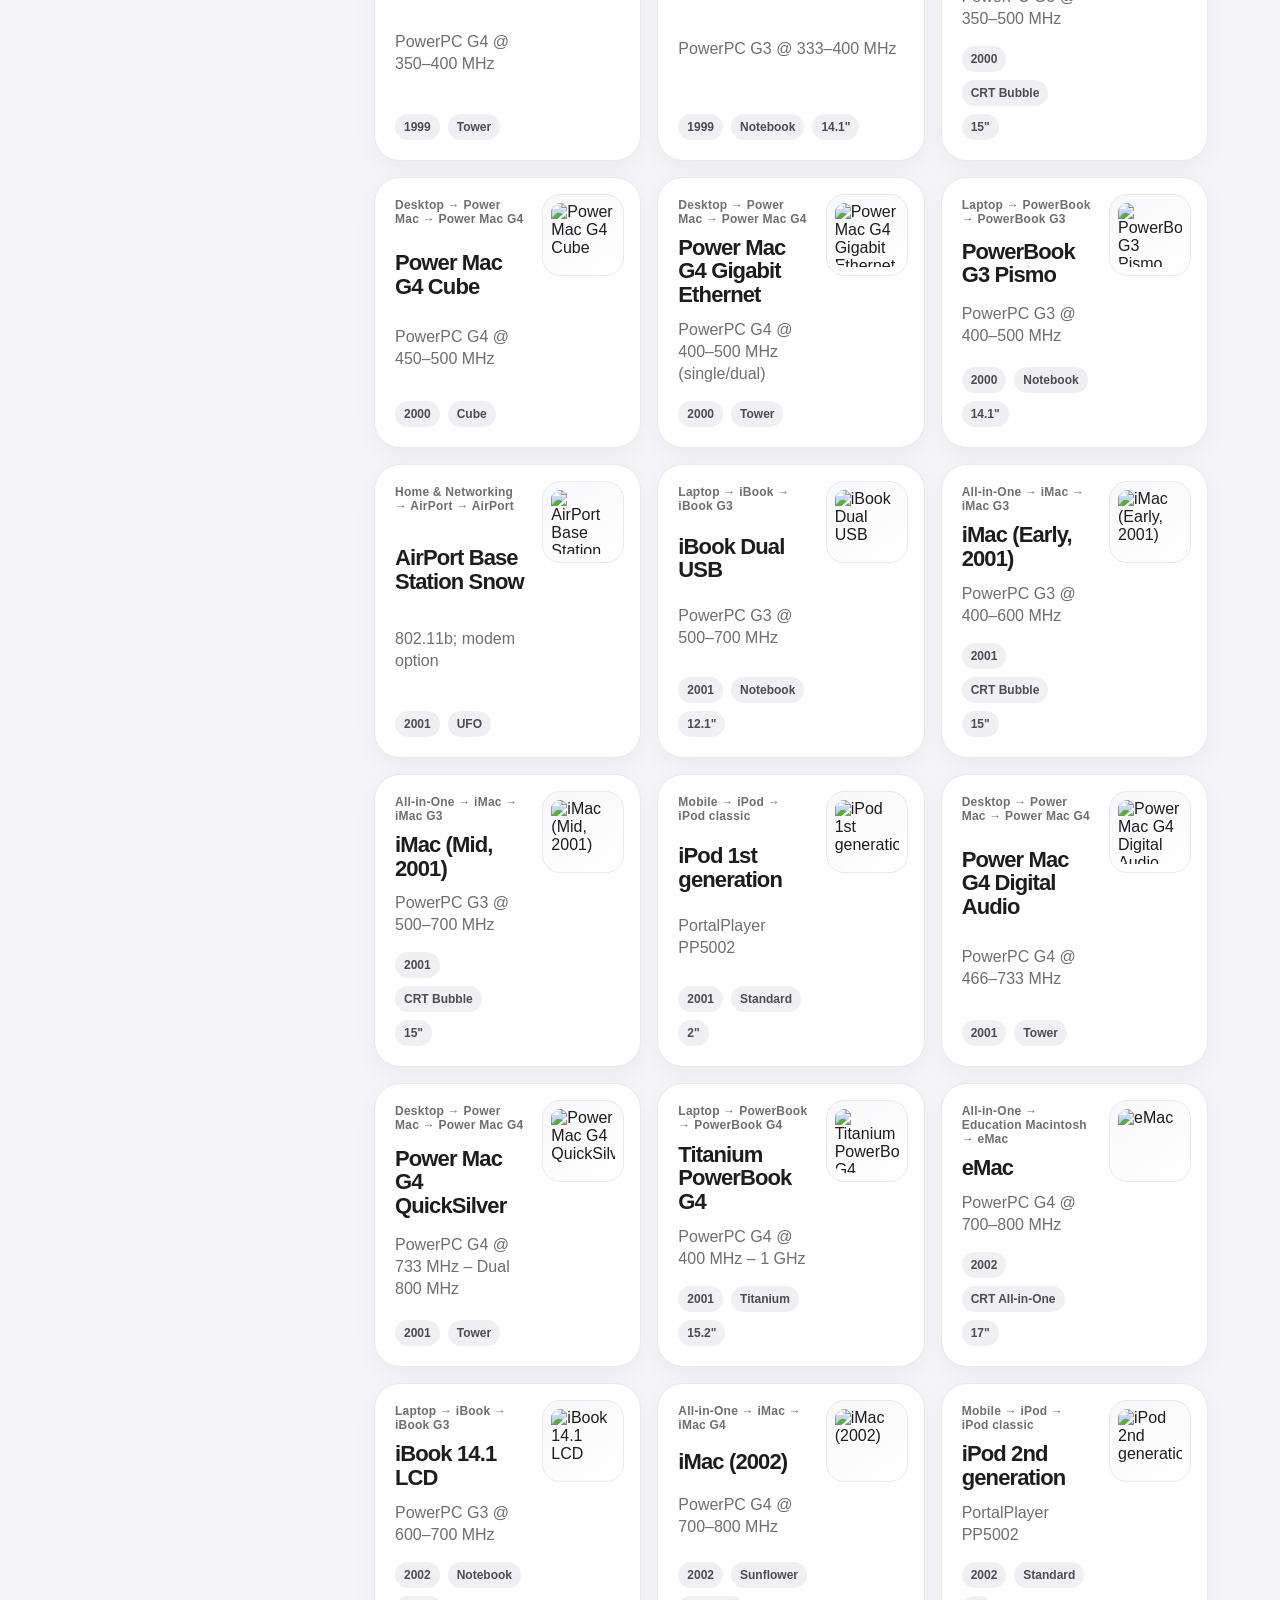
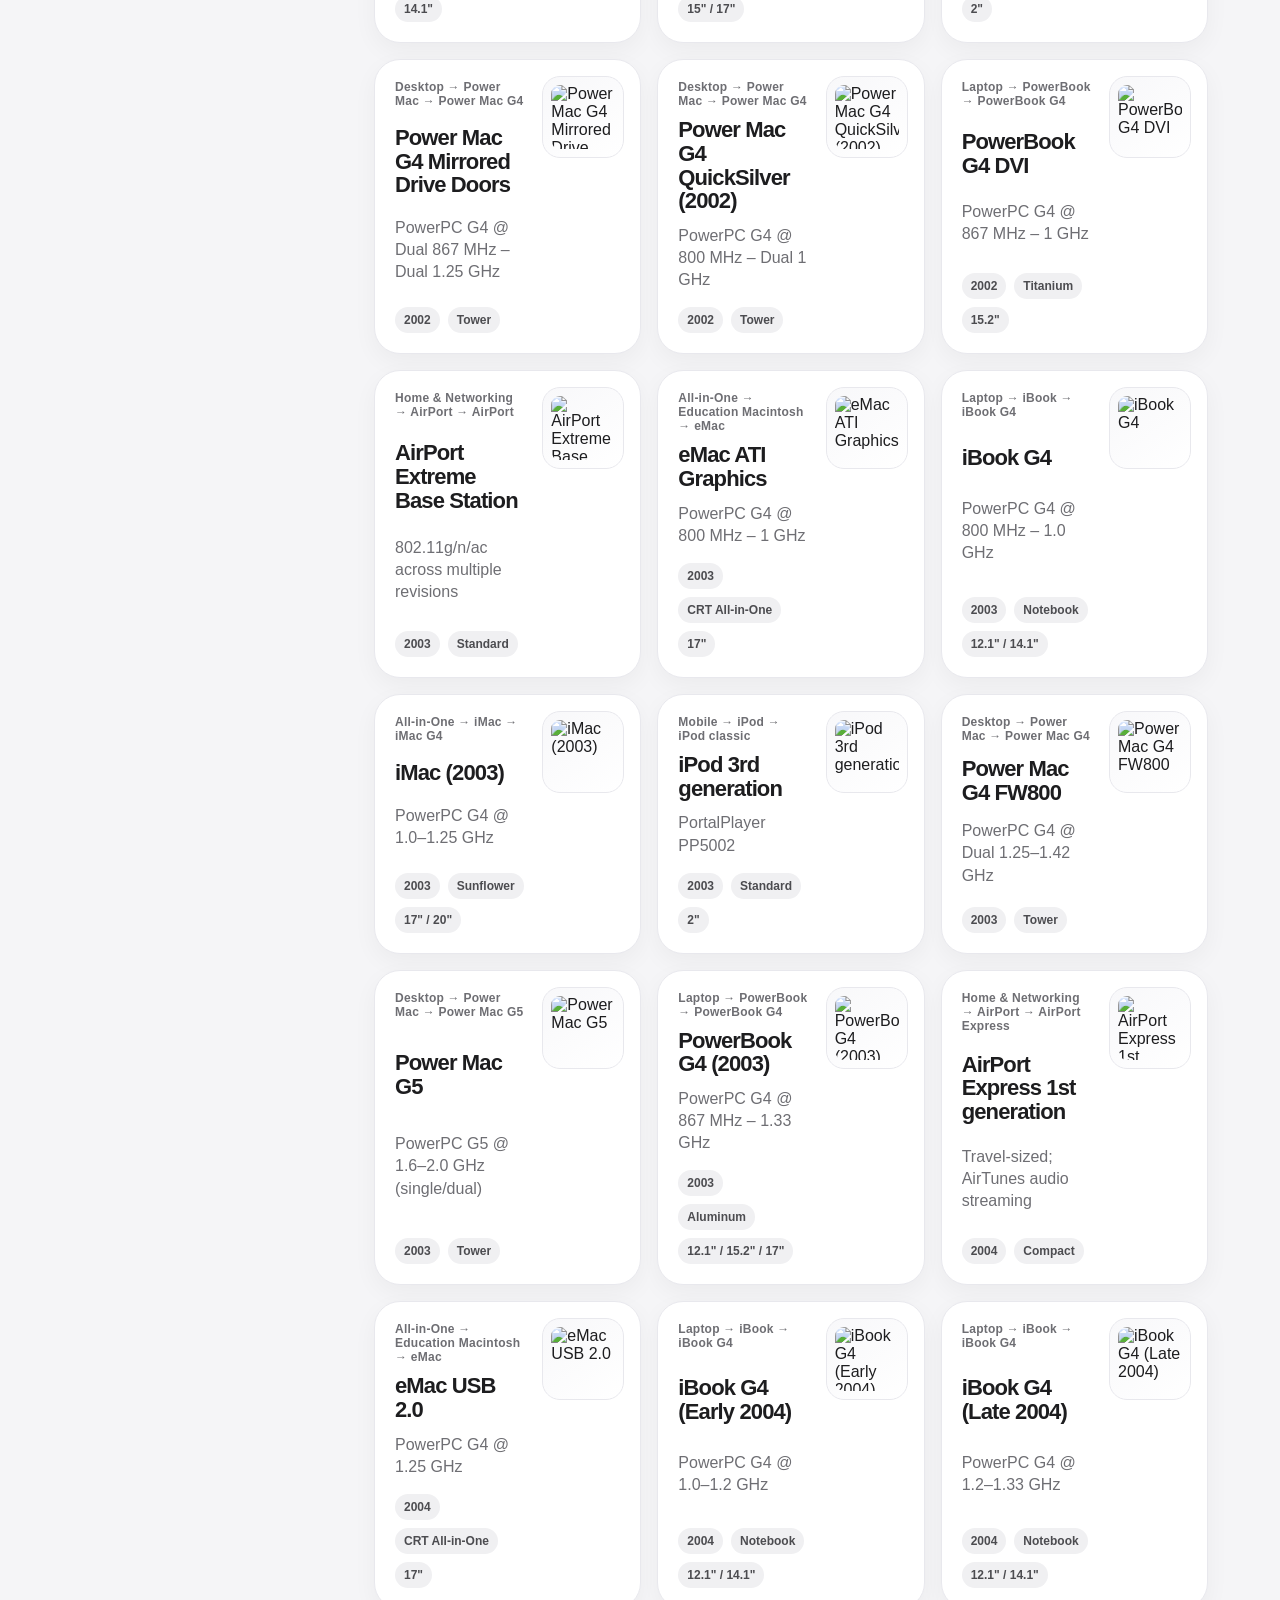
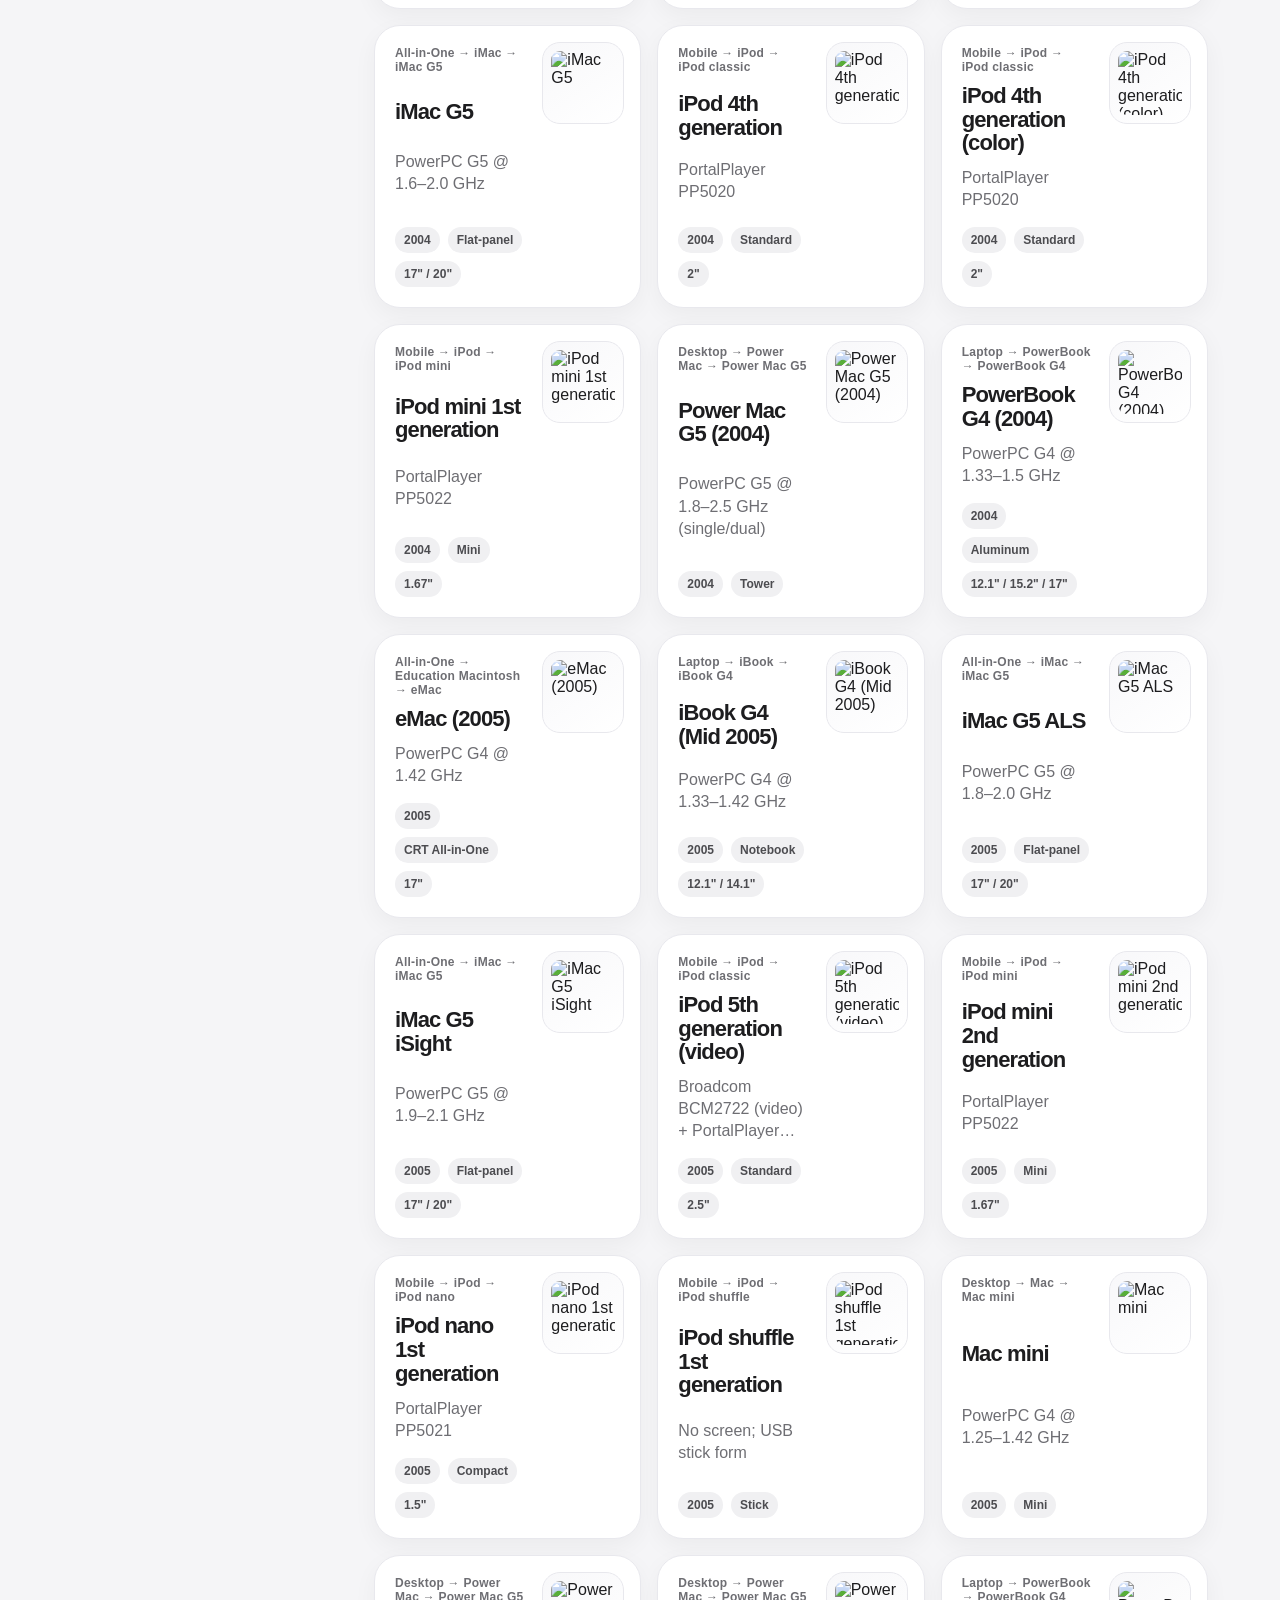
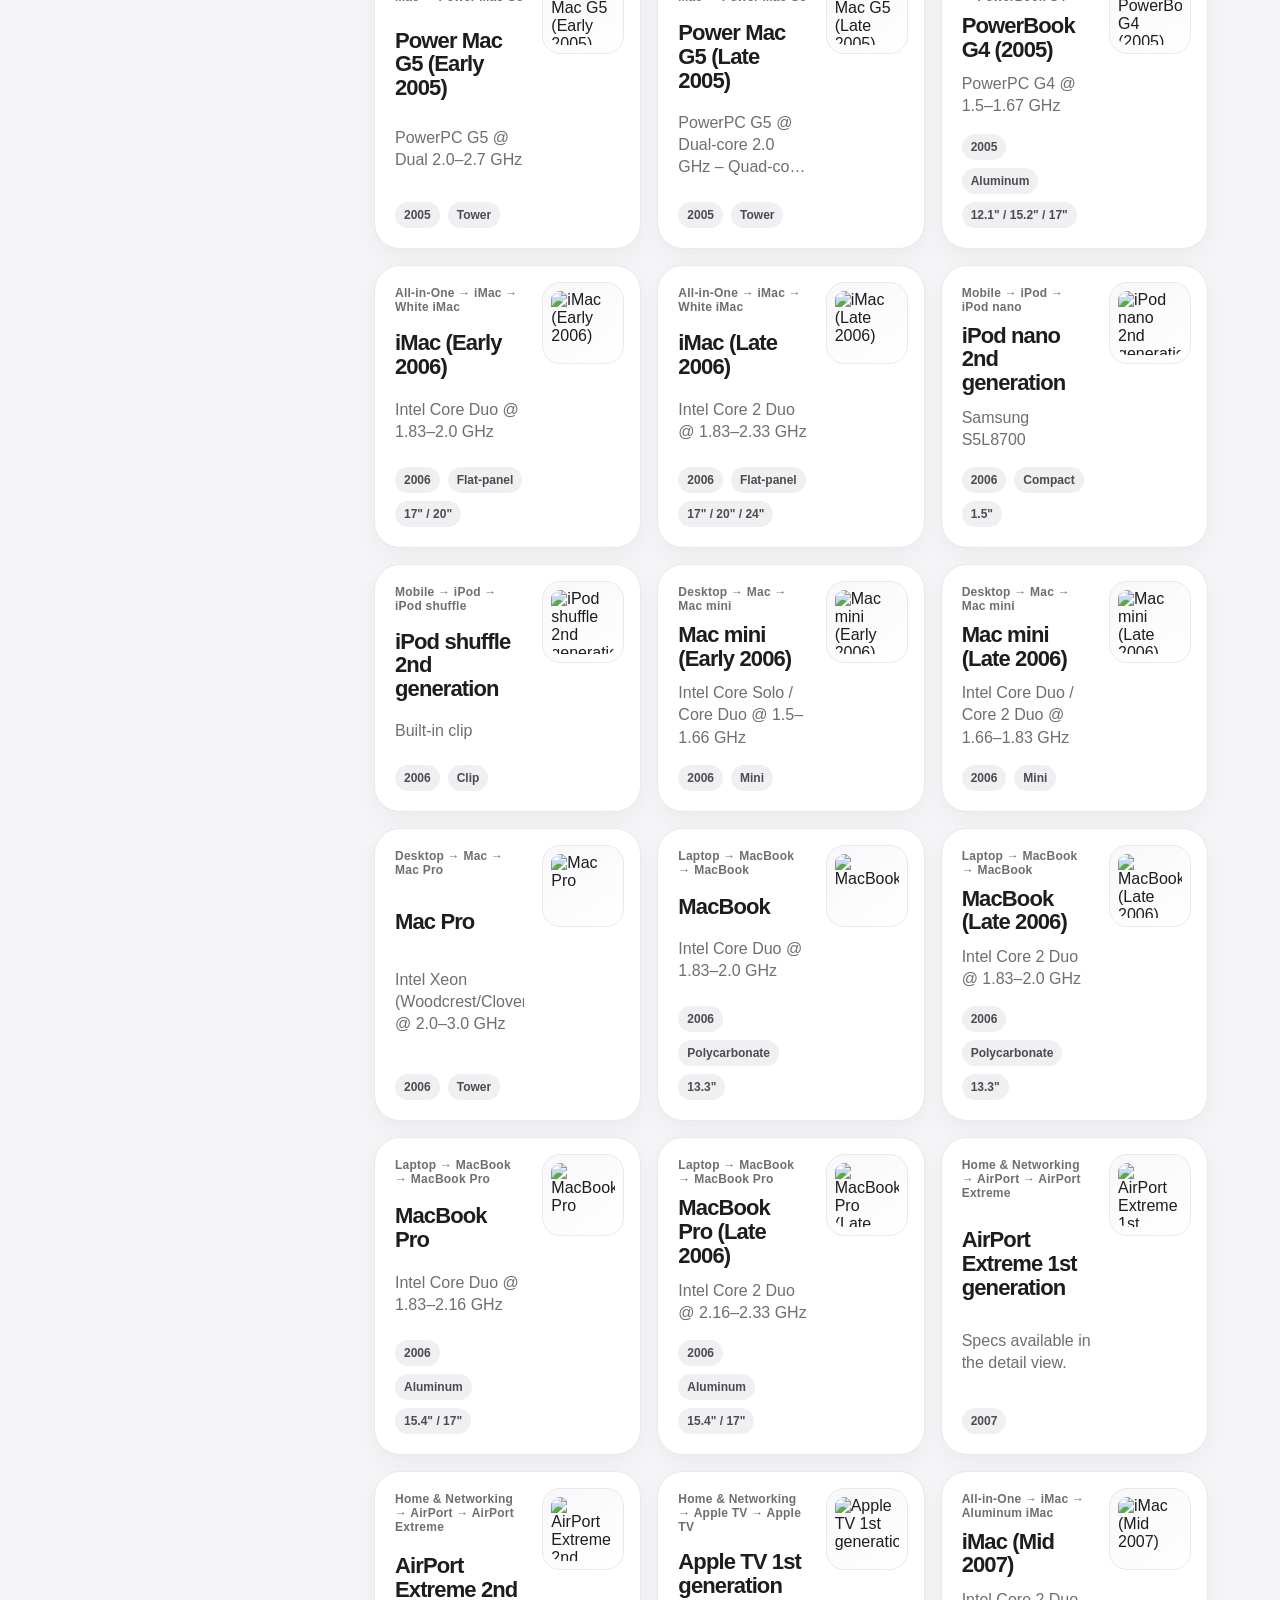
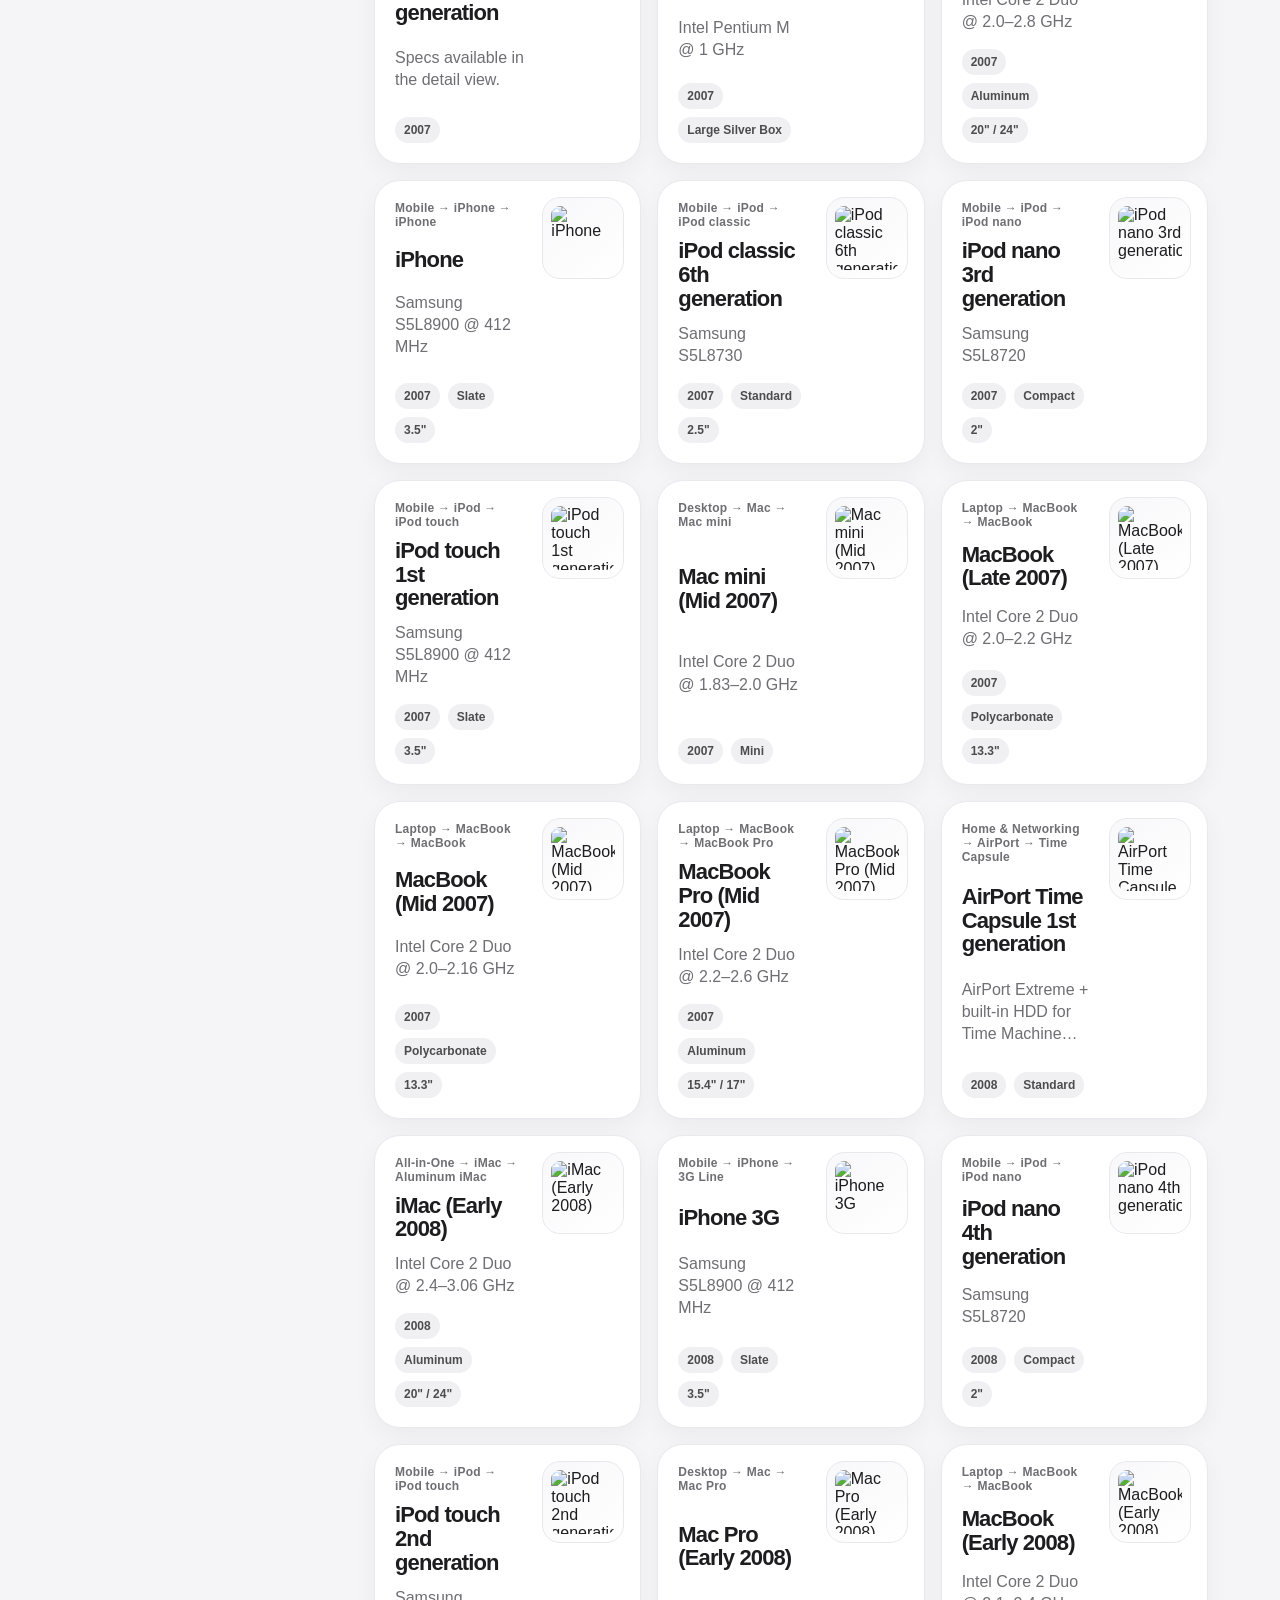
==== commit 39a91454: "Update brand mark to Apple logo in header" ====
--- a/catalog.html
+++ b/catalog.html
@@ -11,7 +11,7 @@
 <header class="site-header">
   <nav class="nav">
     <a class="brand" href="index.html" aria-label="Apple Product Museum home">
-      <span class="brand-mark">◖</span>
+      <span class="brand-mark"></span>
       <span>Product Museum</span>
     </a>
     <div class="nav-links">
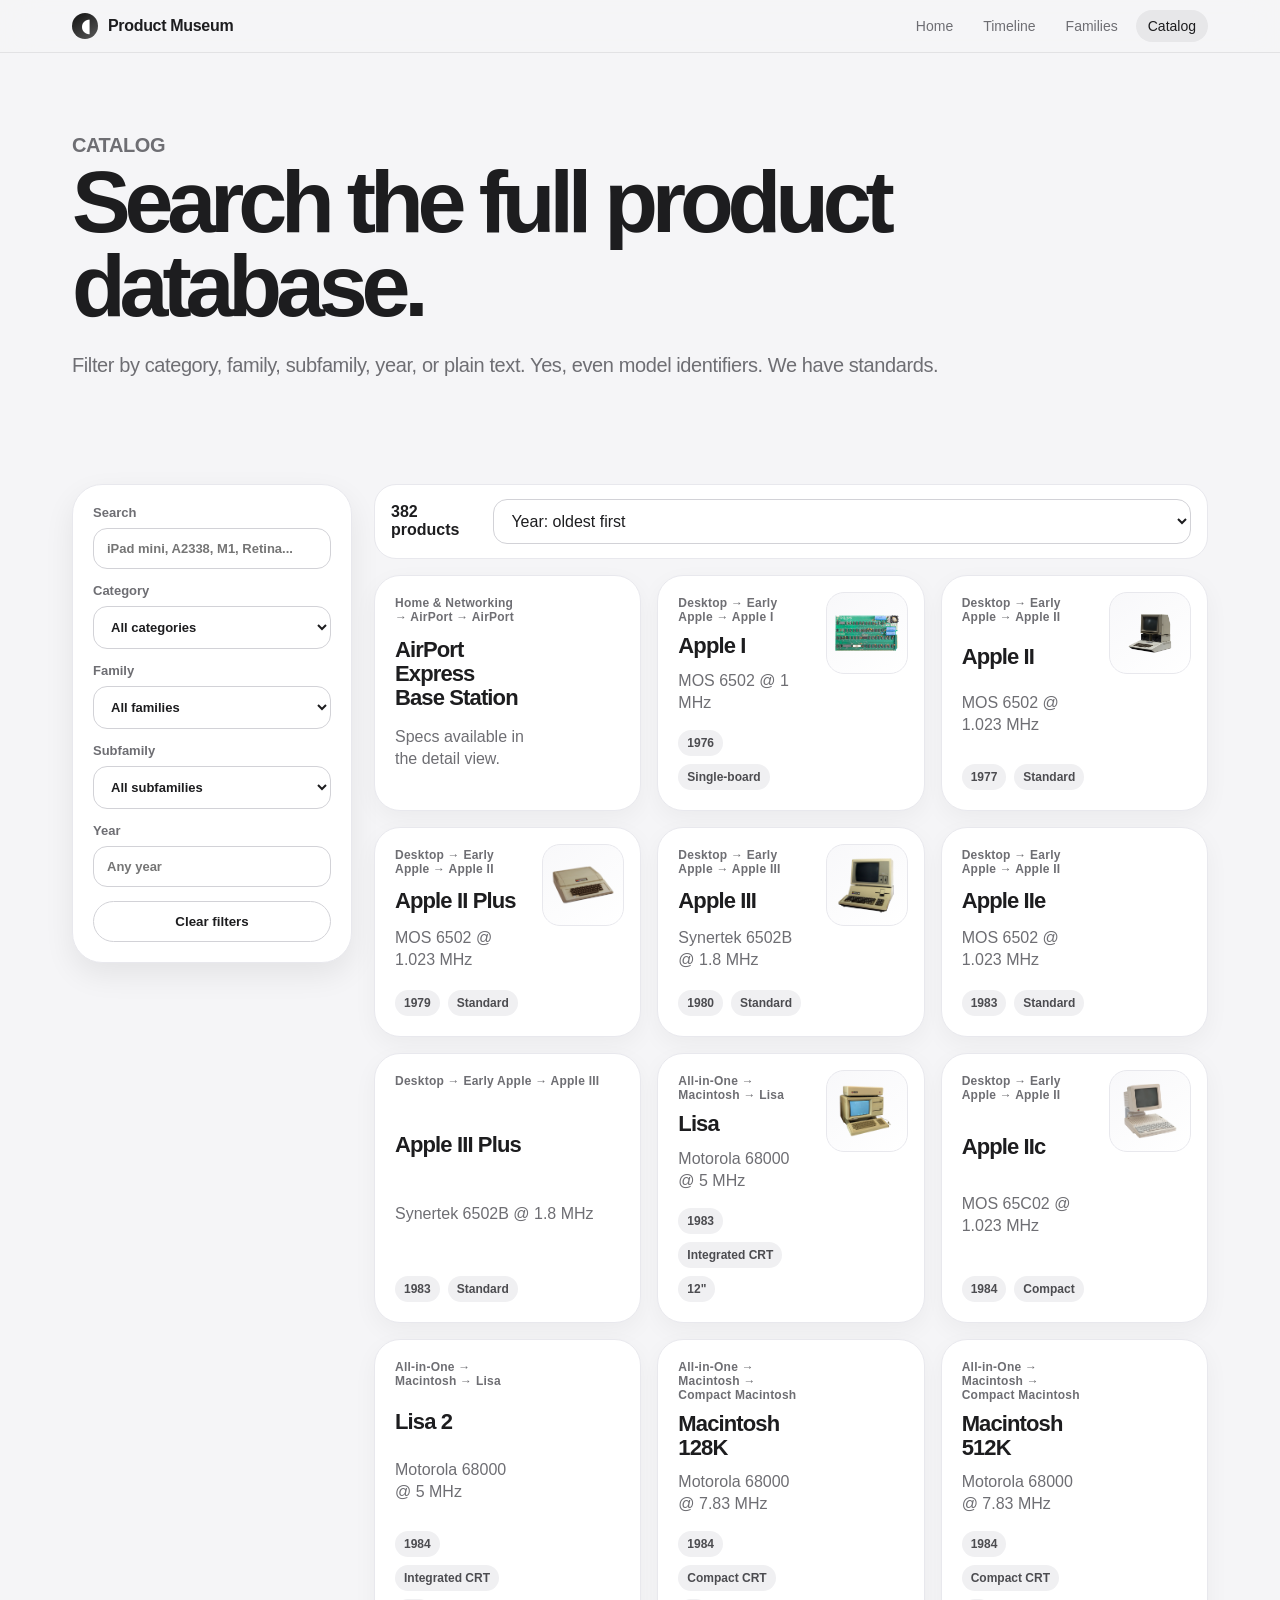
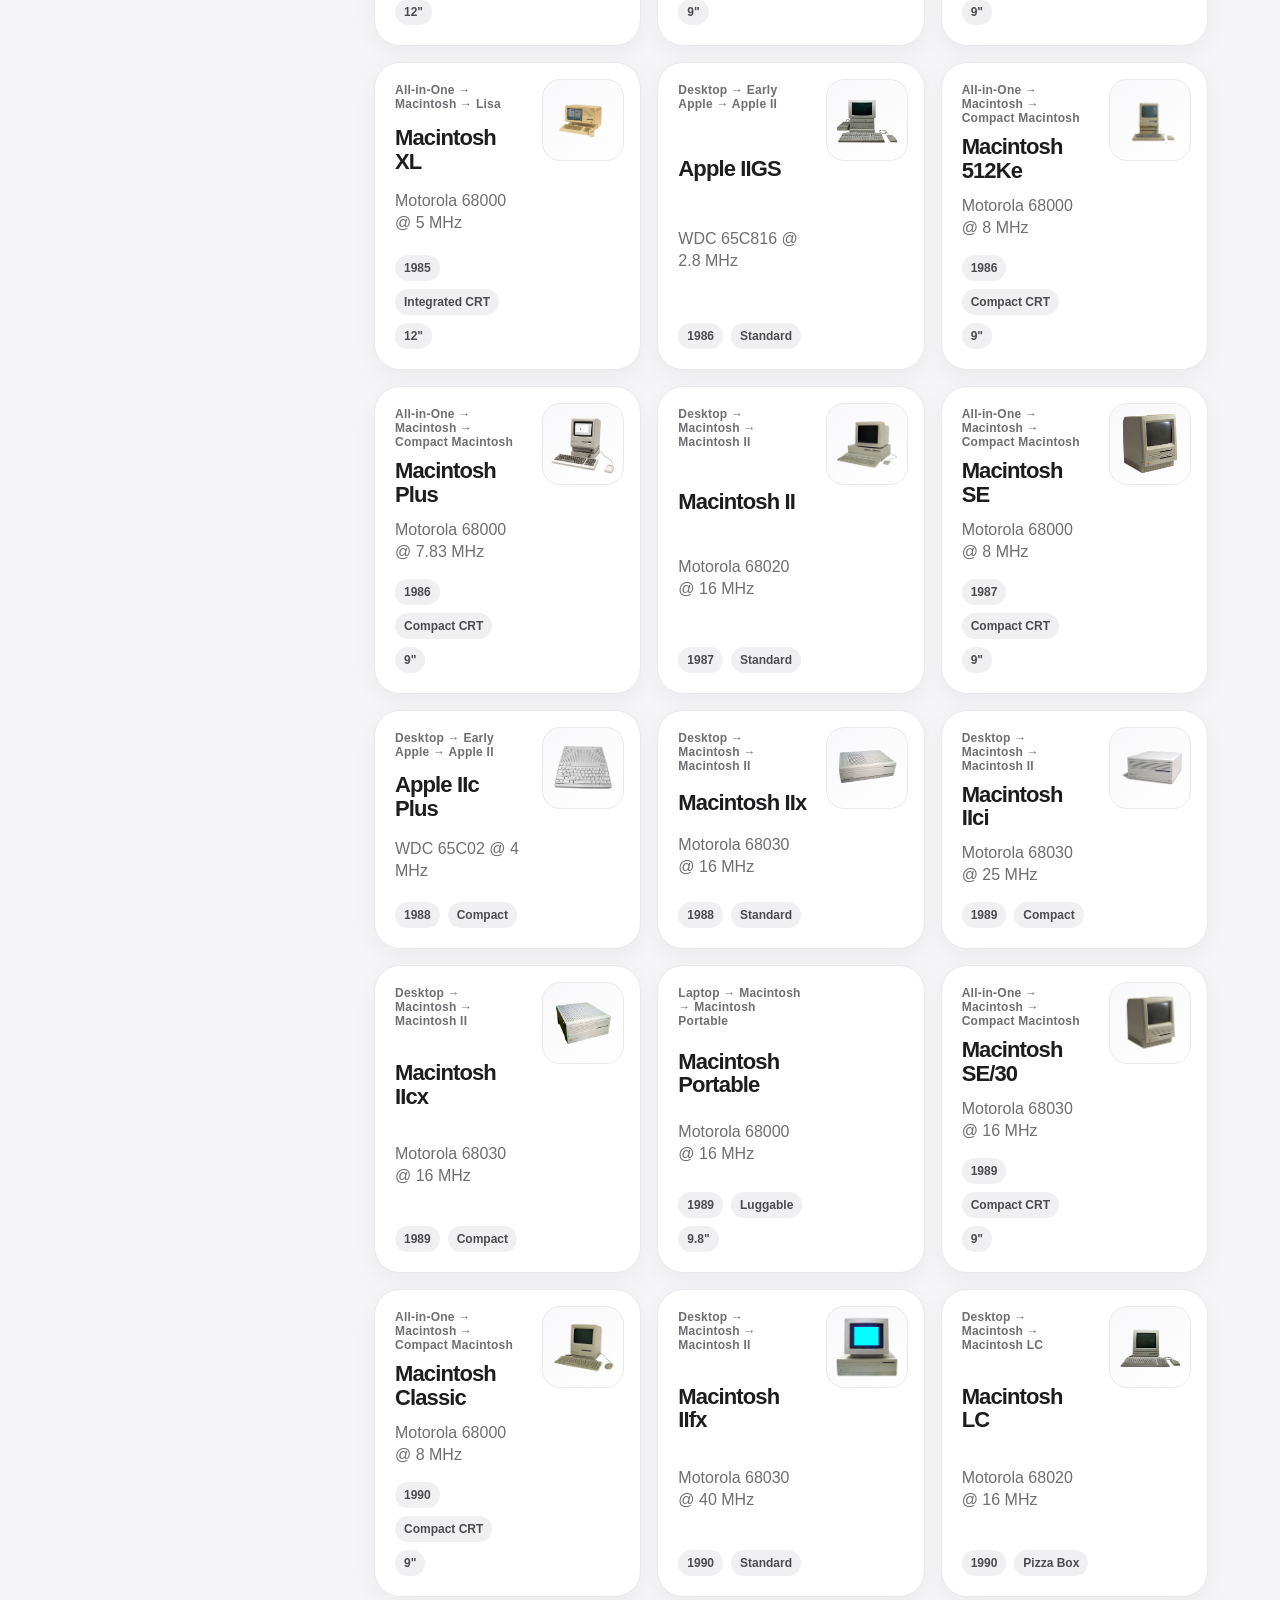
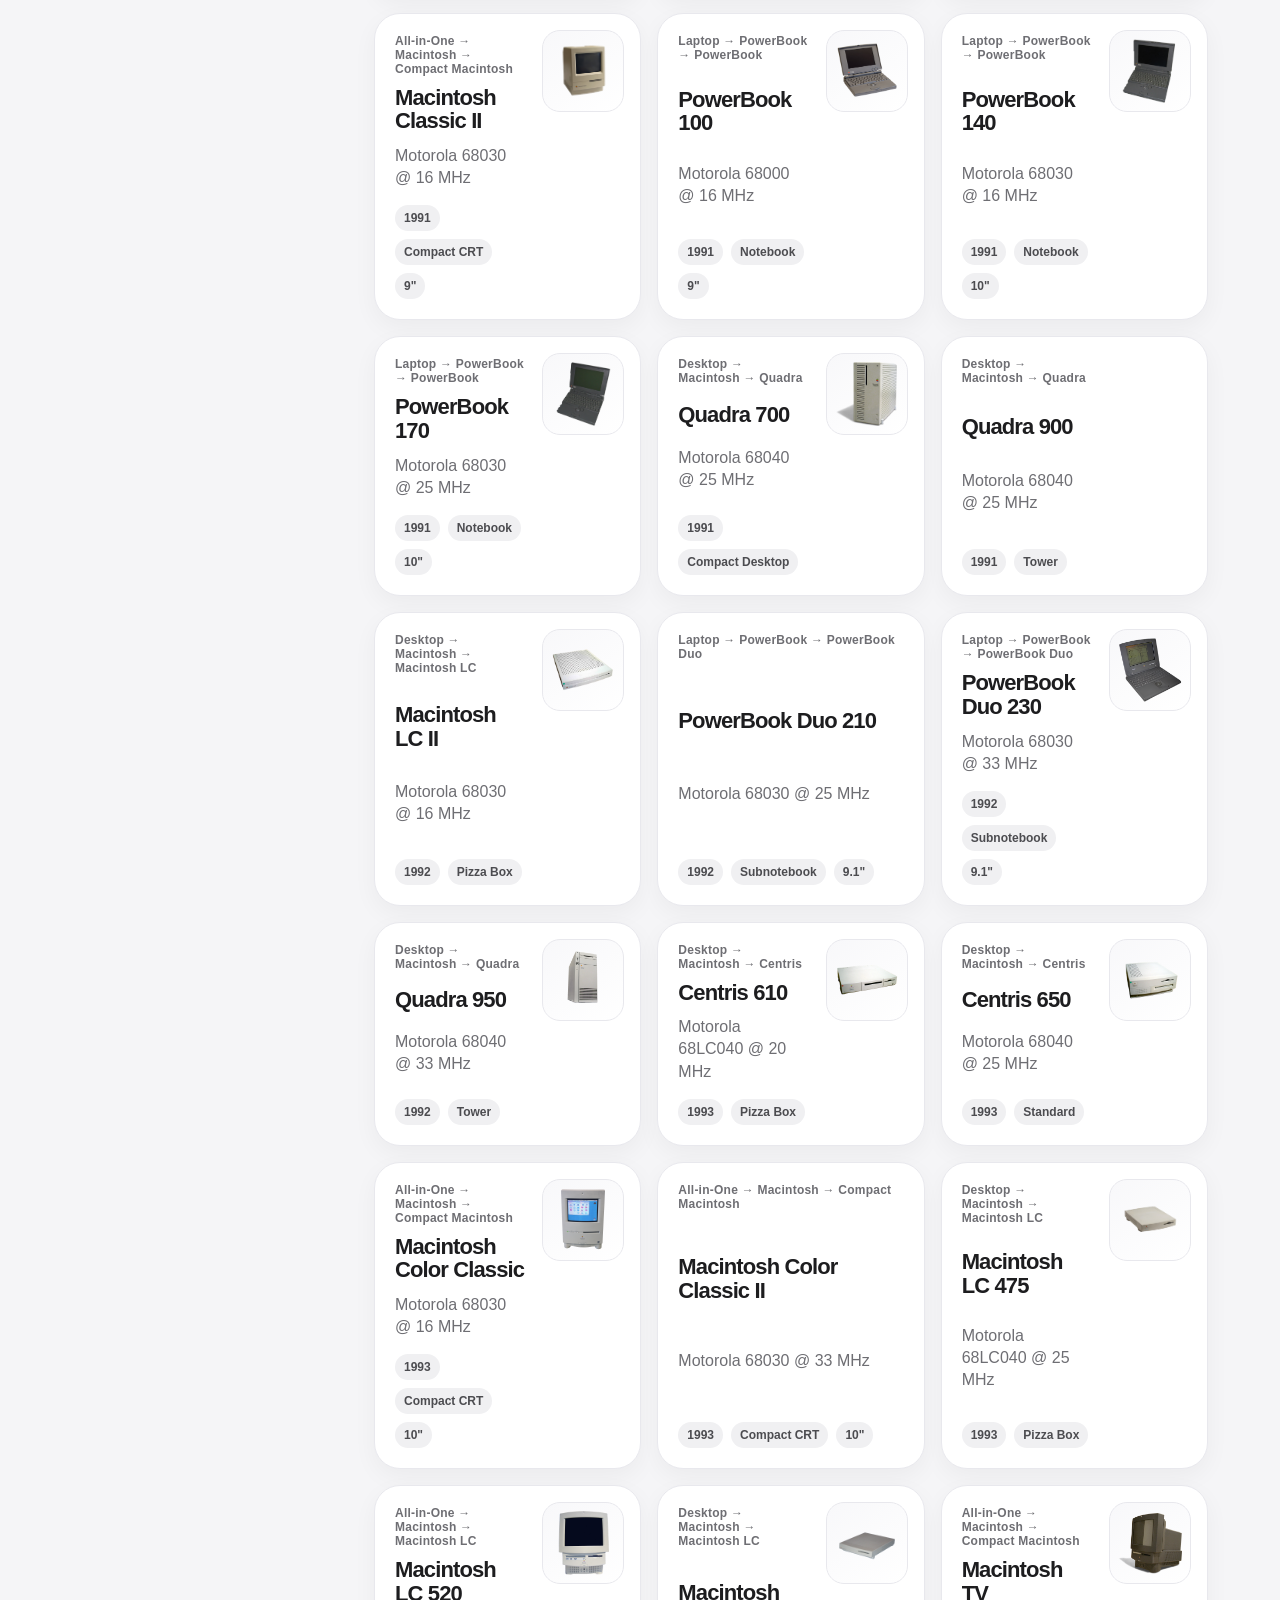
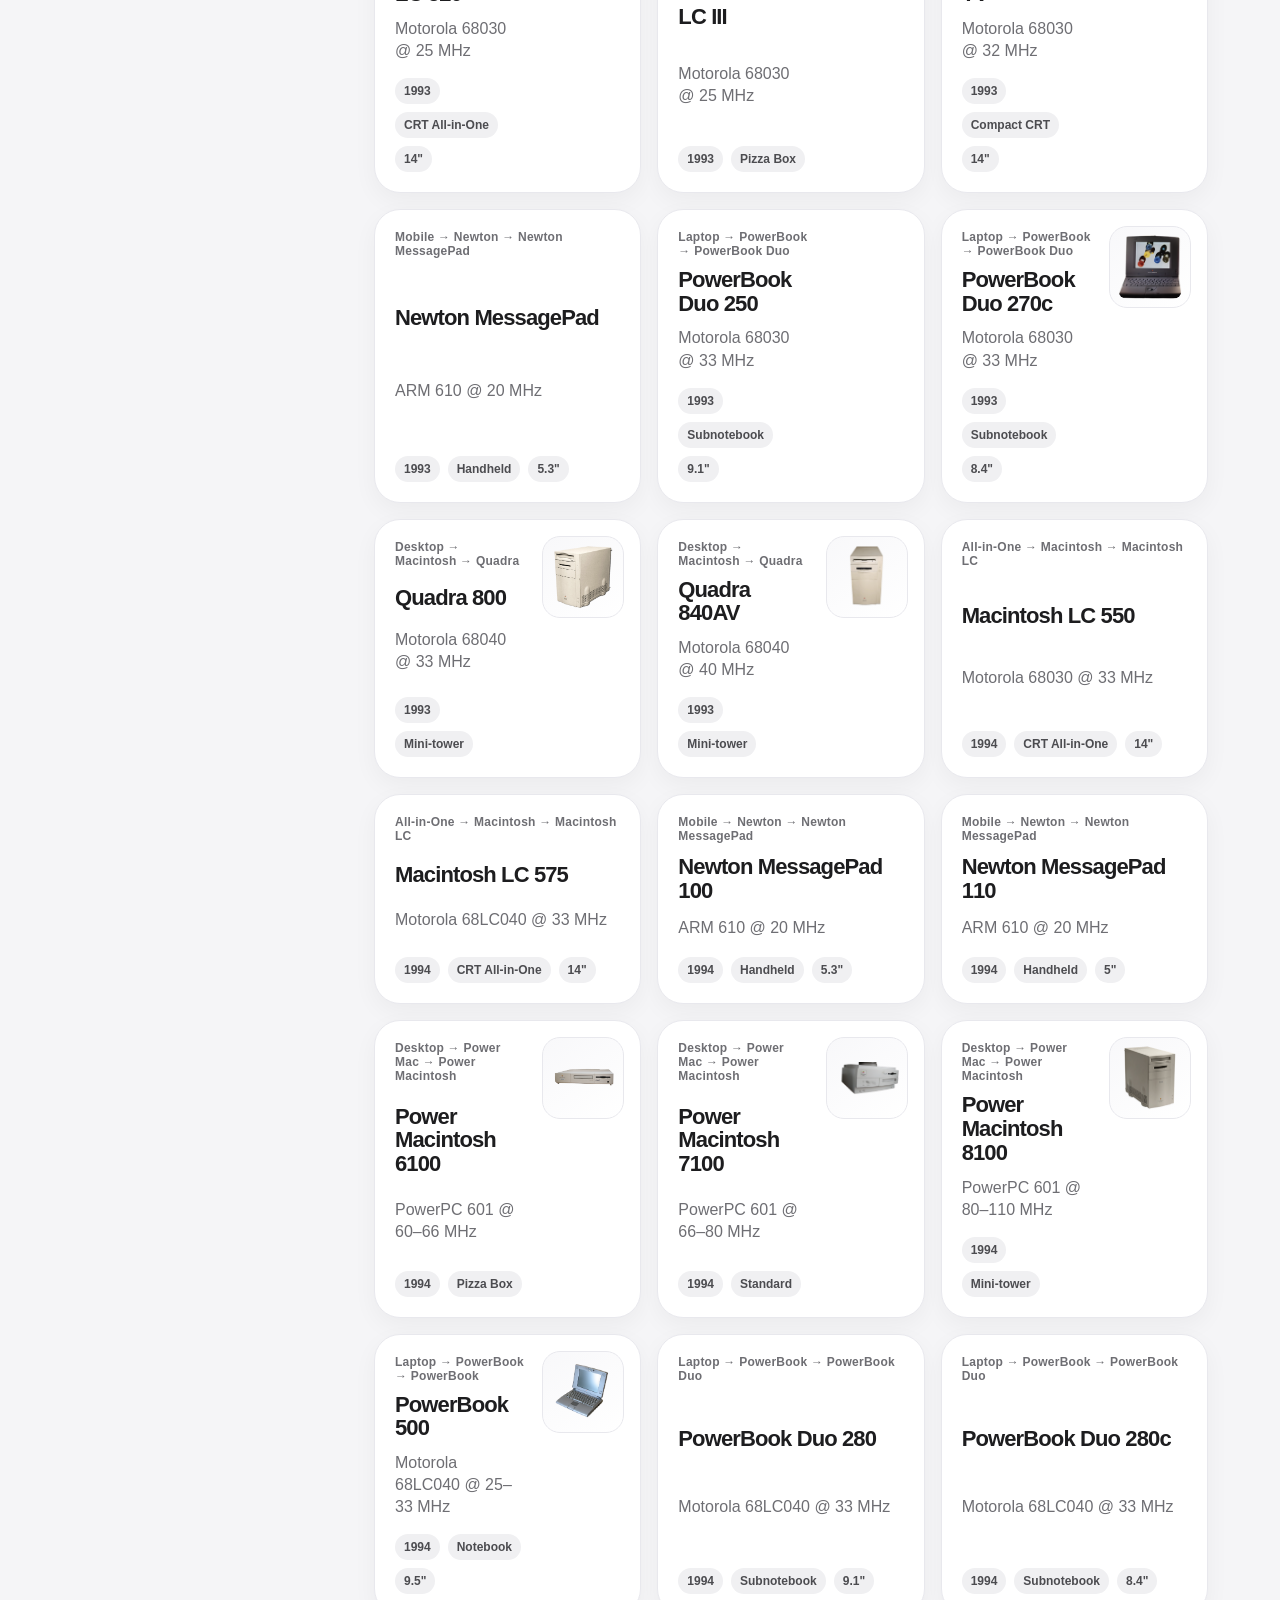
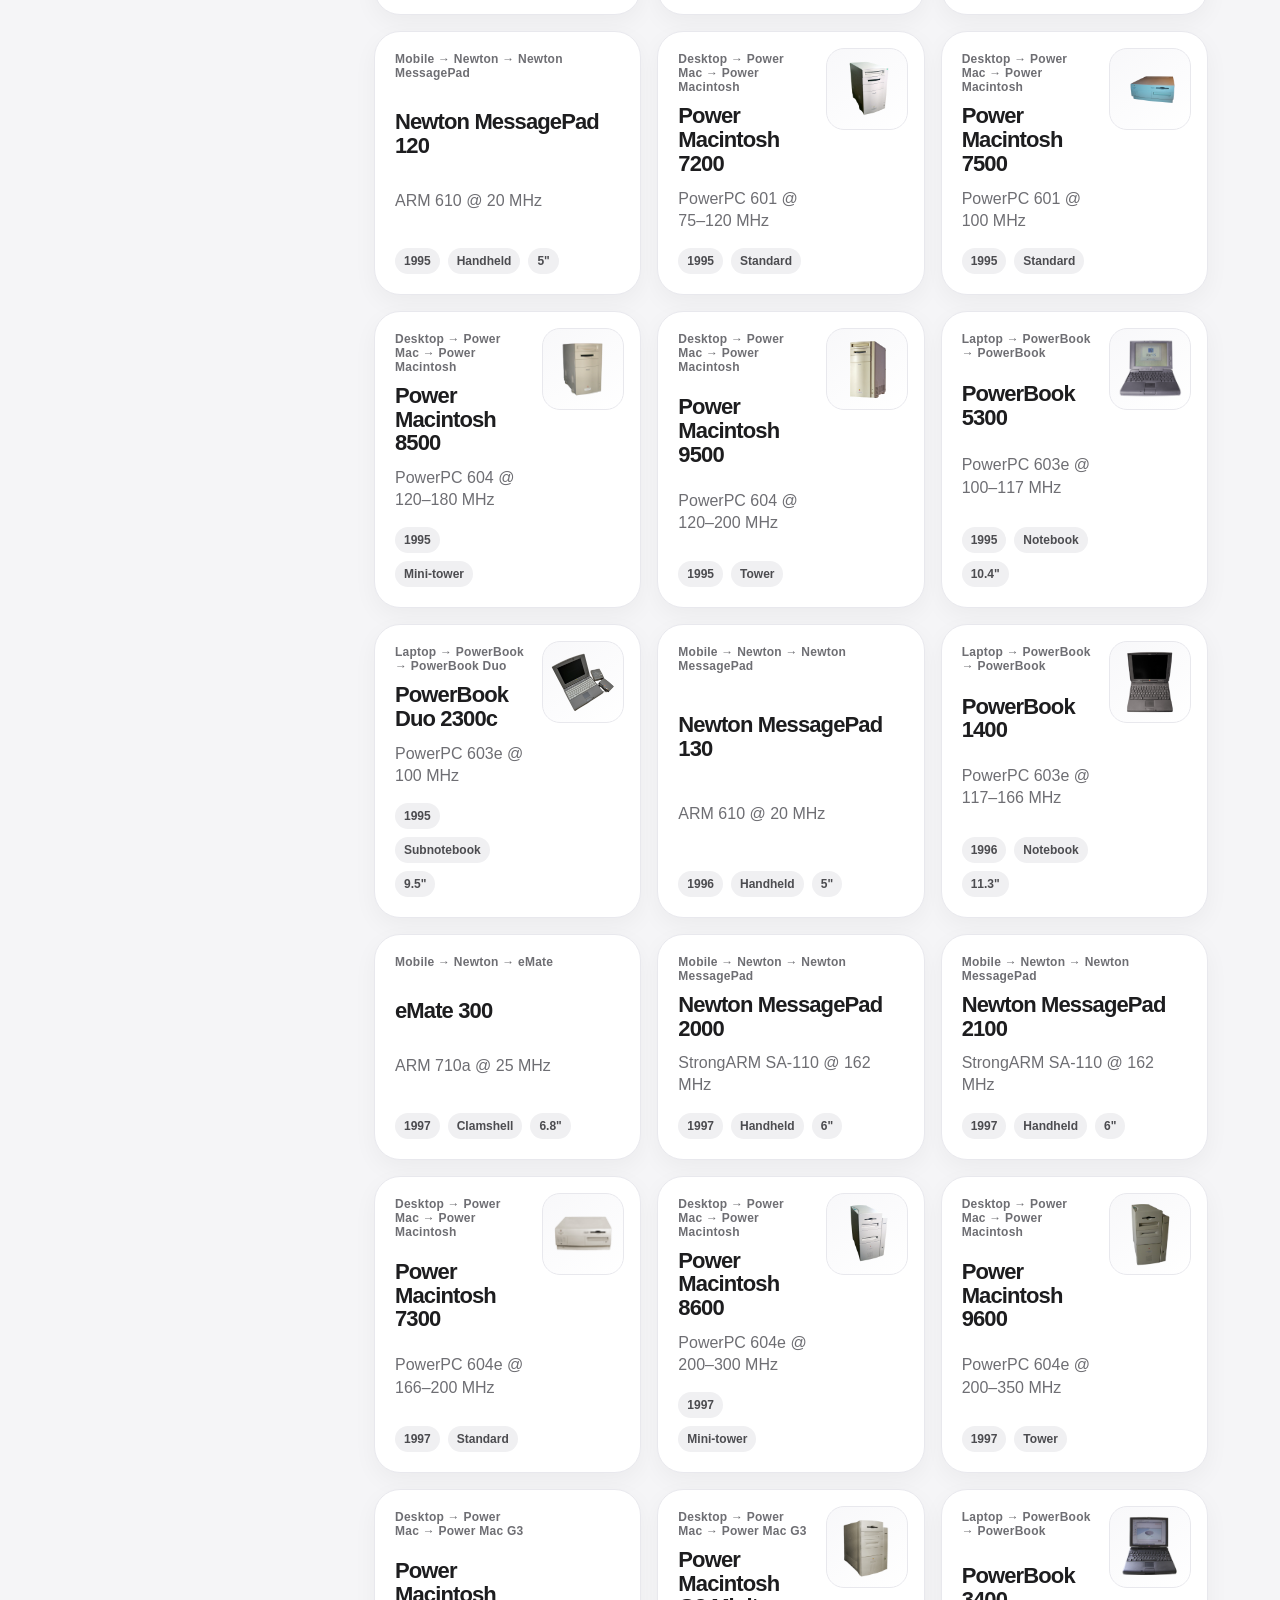
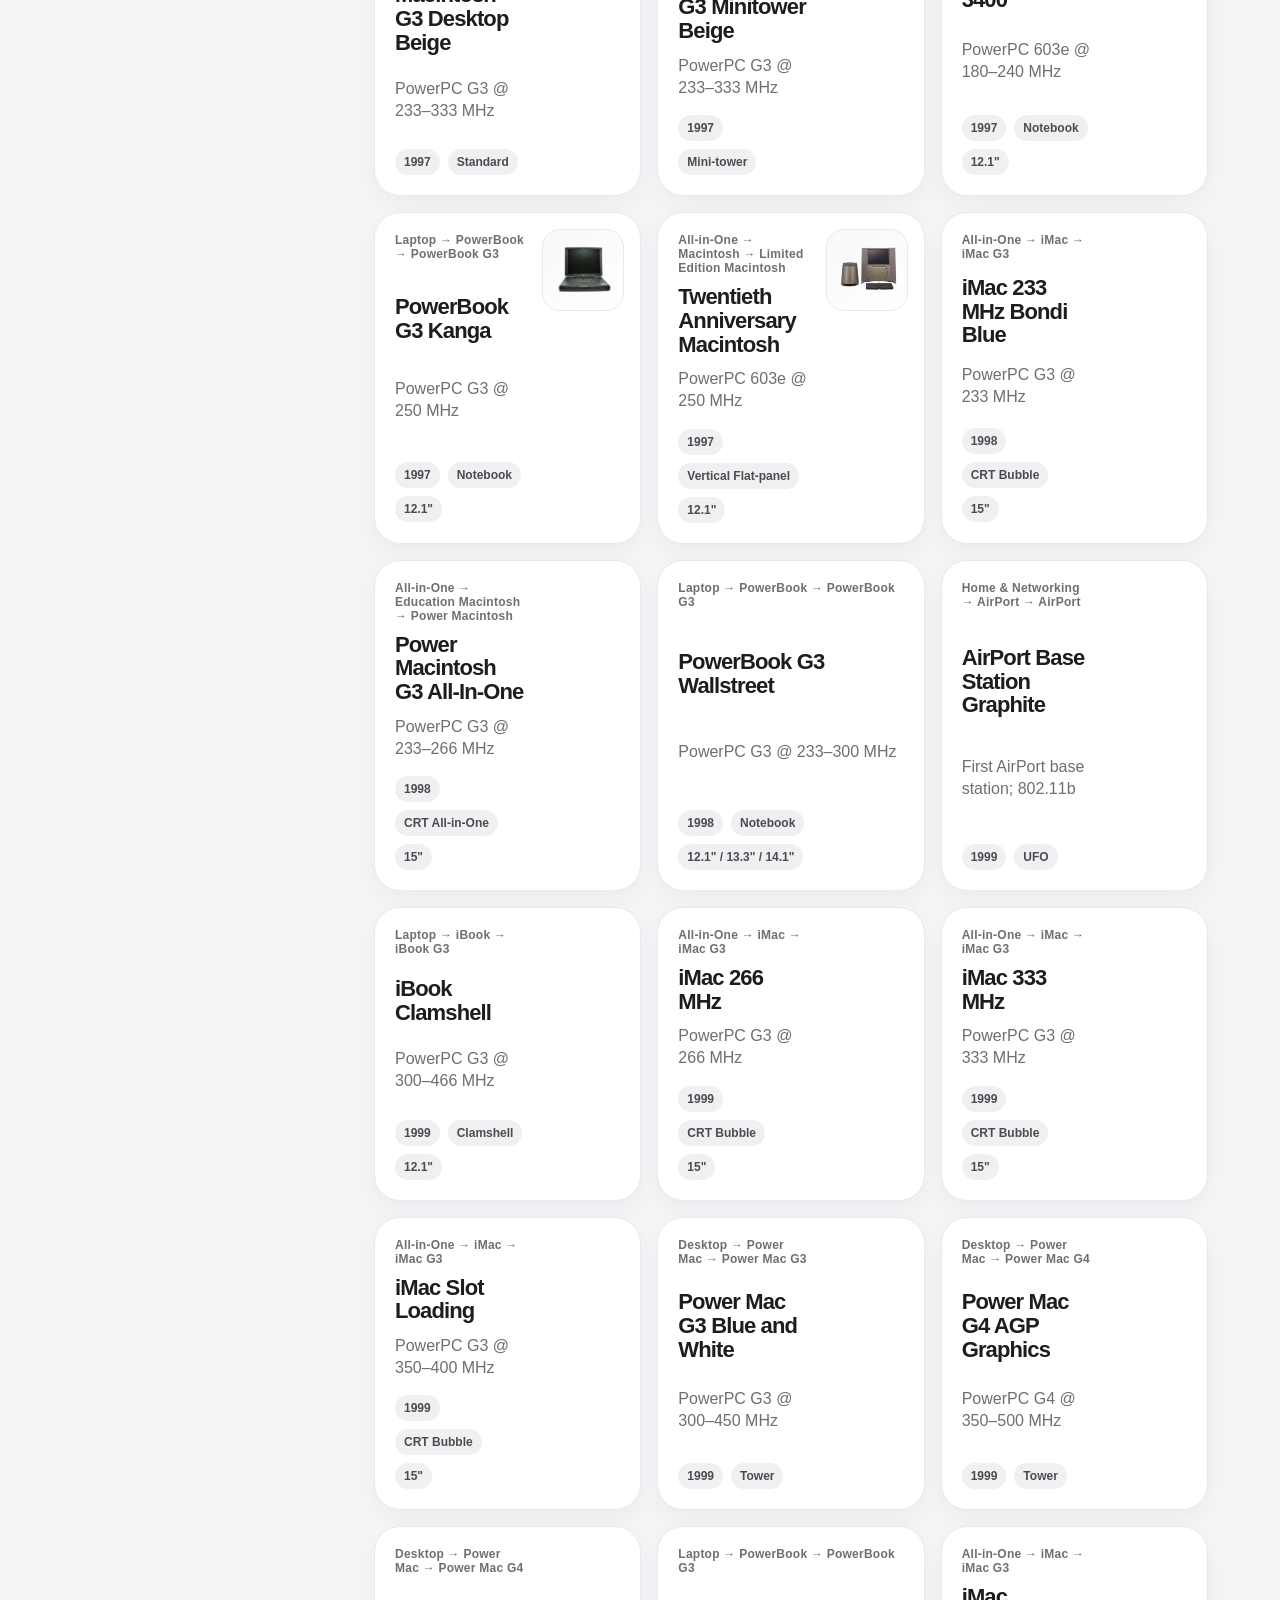
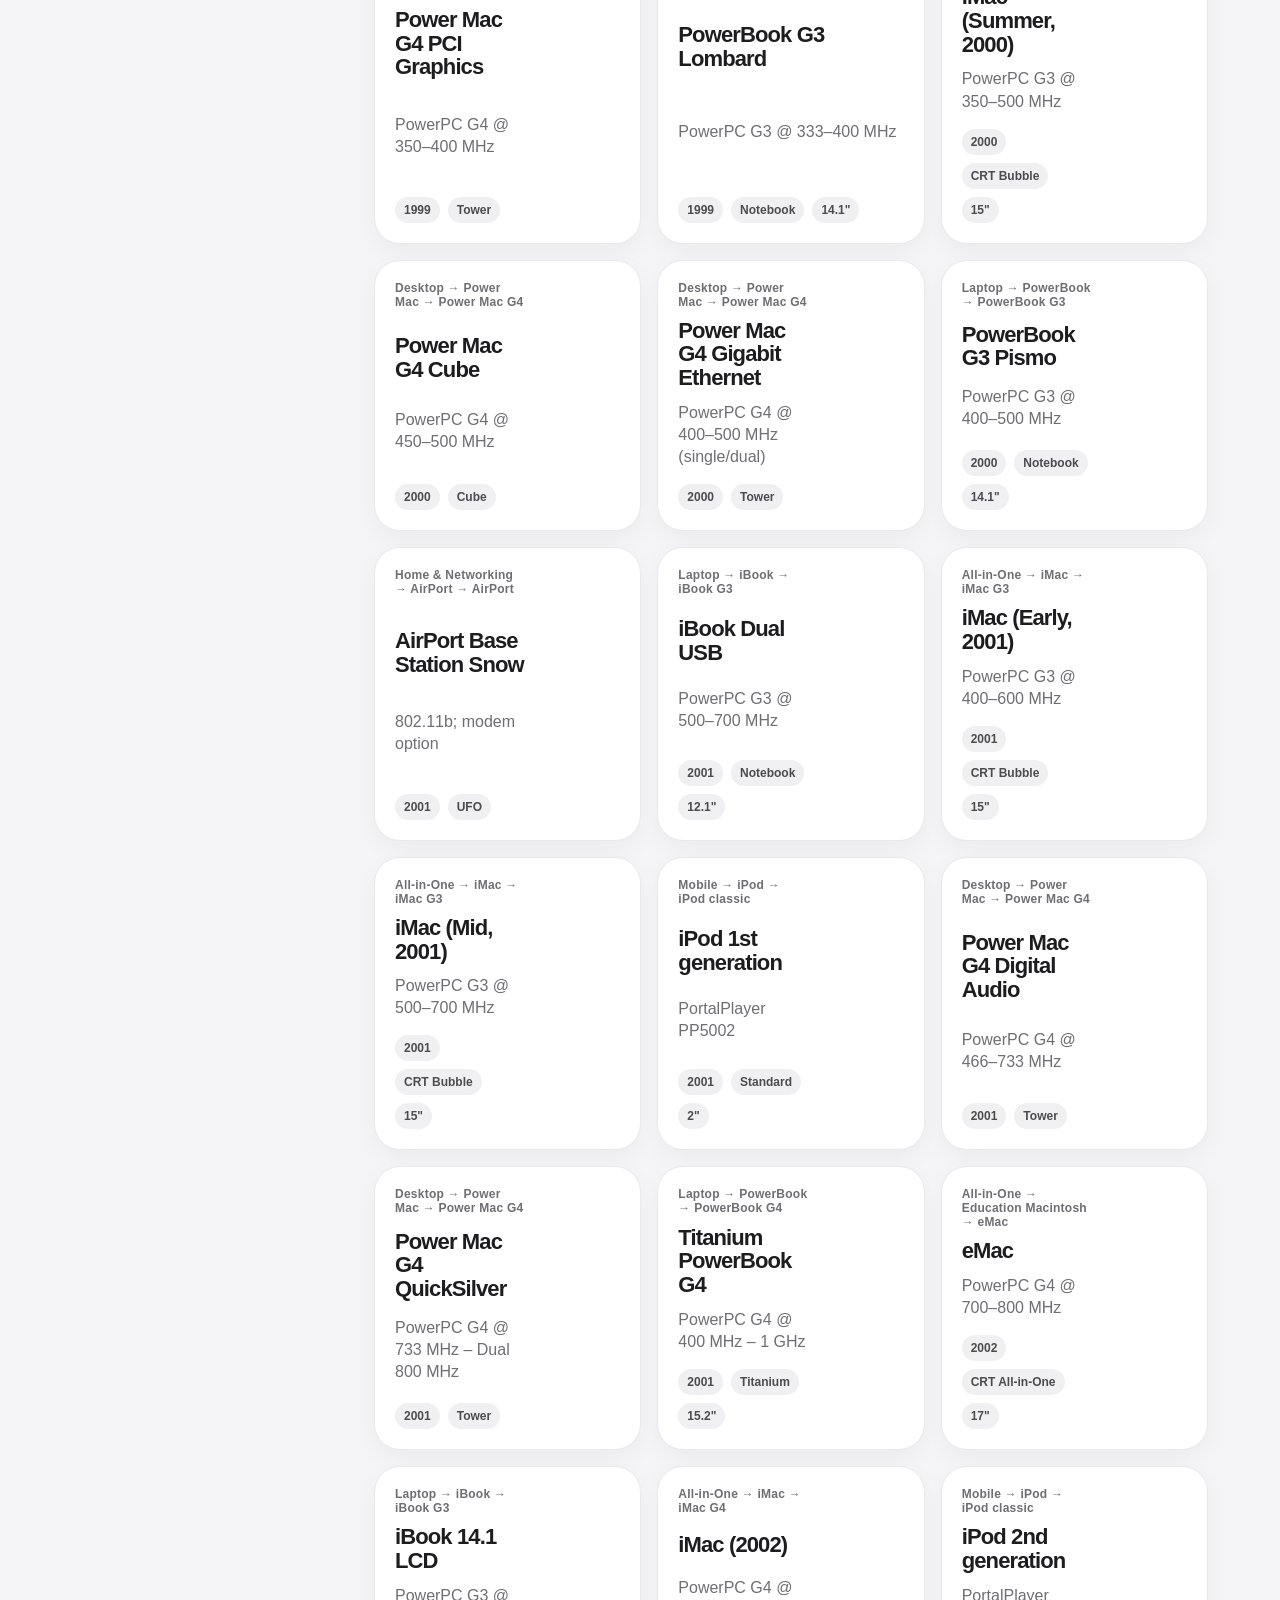
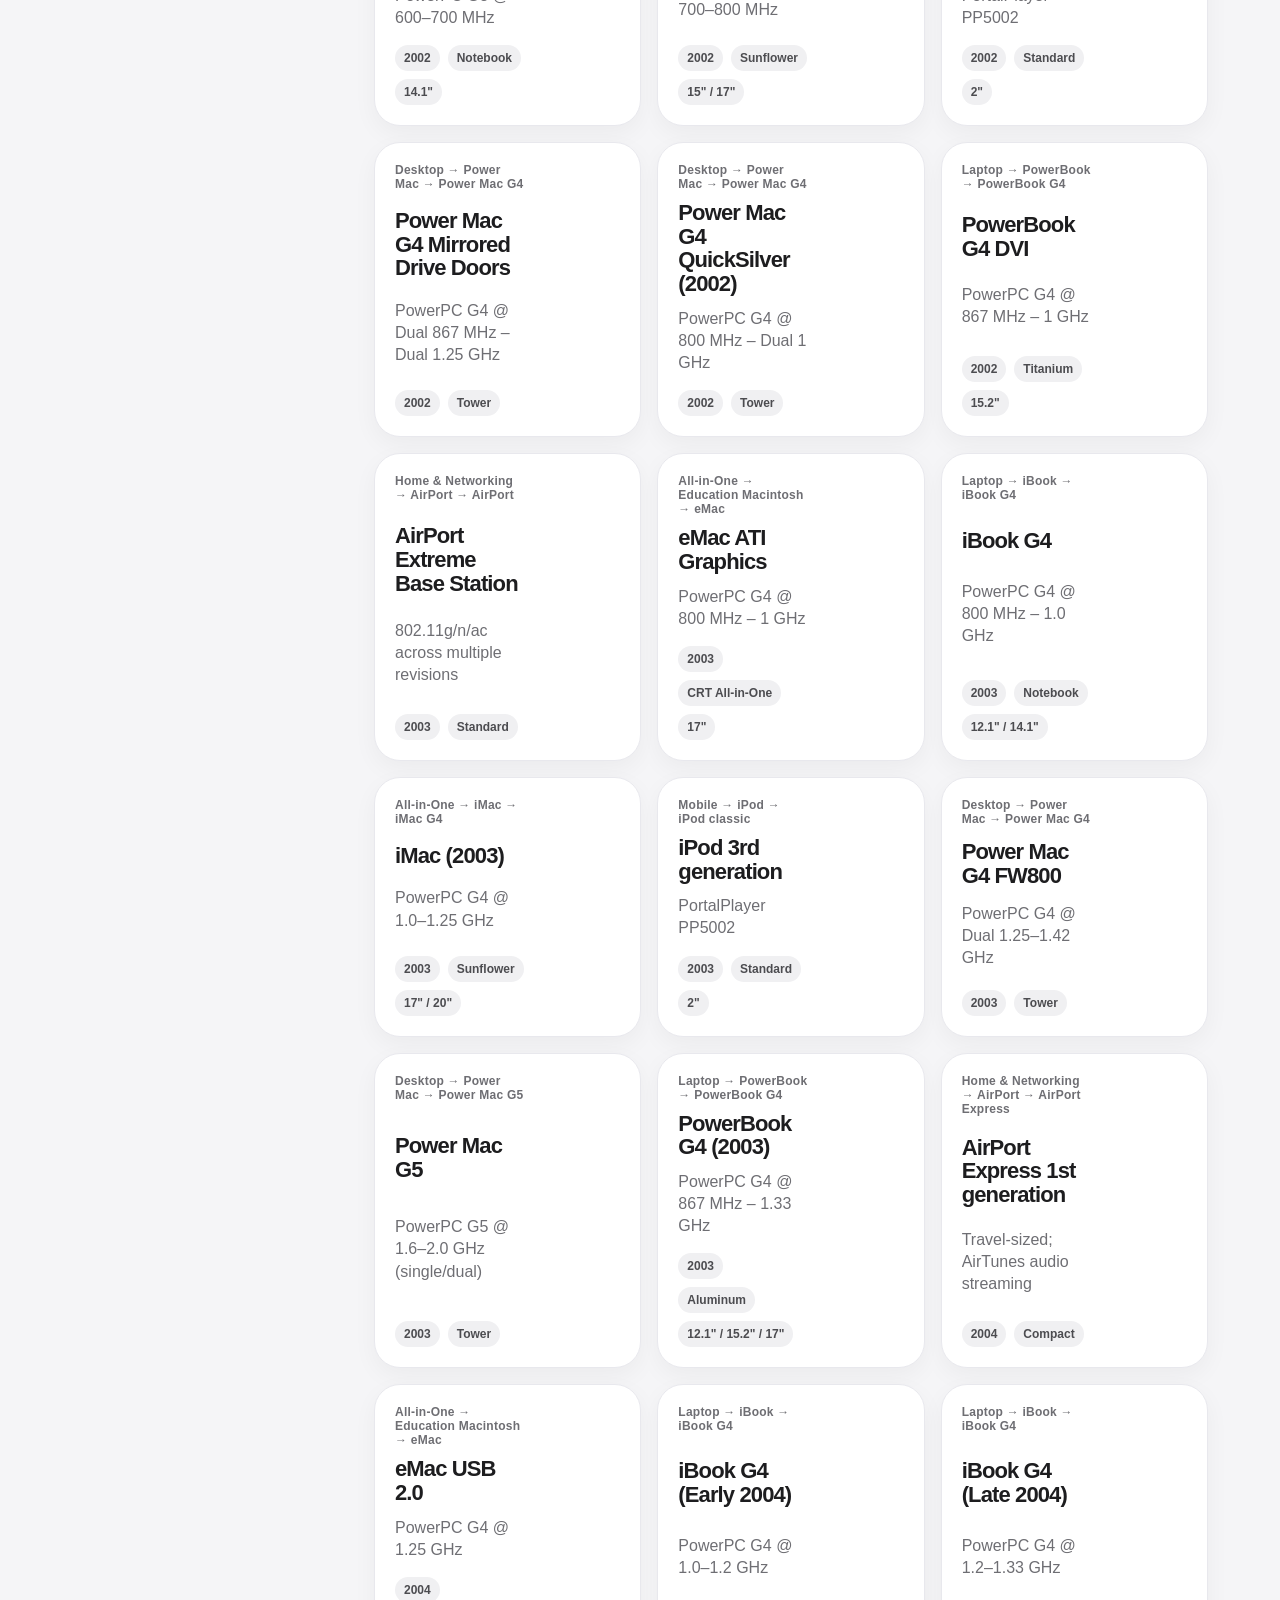
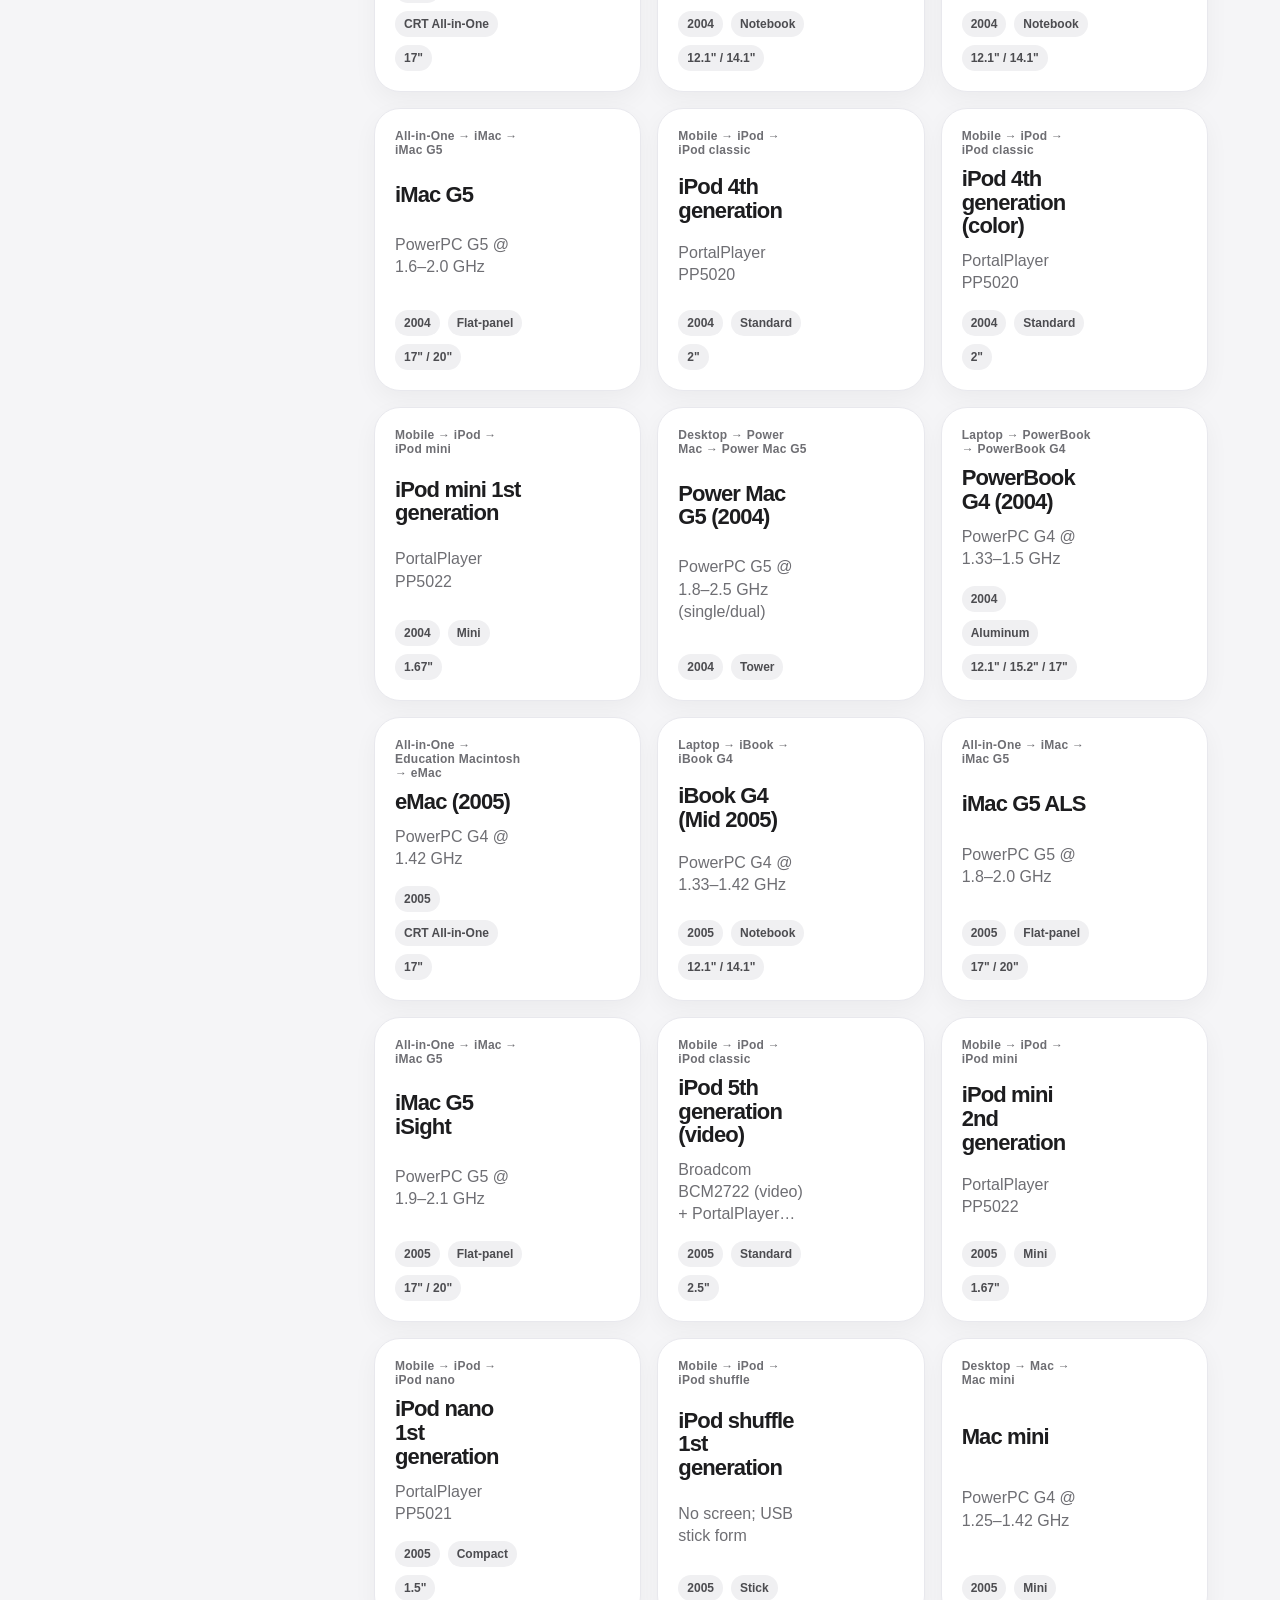
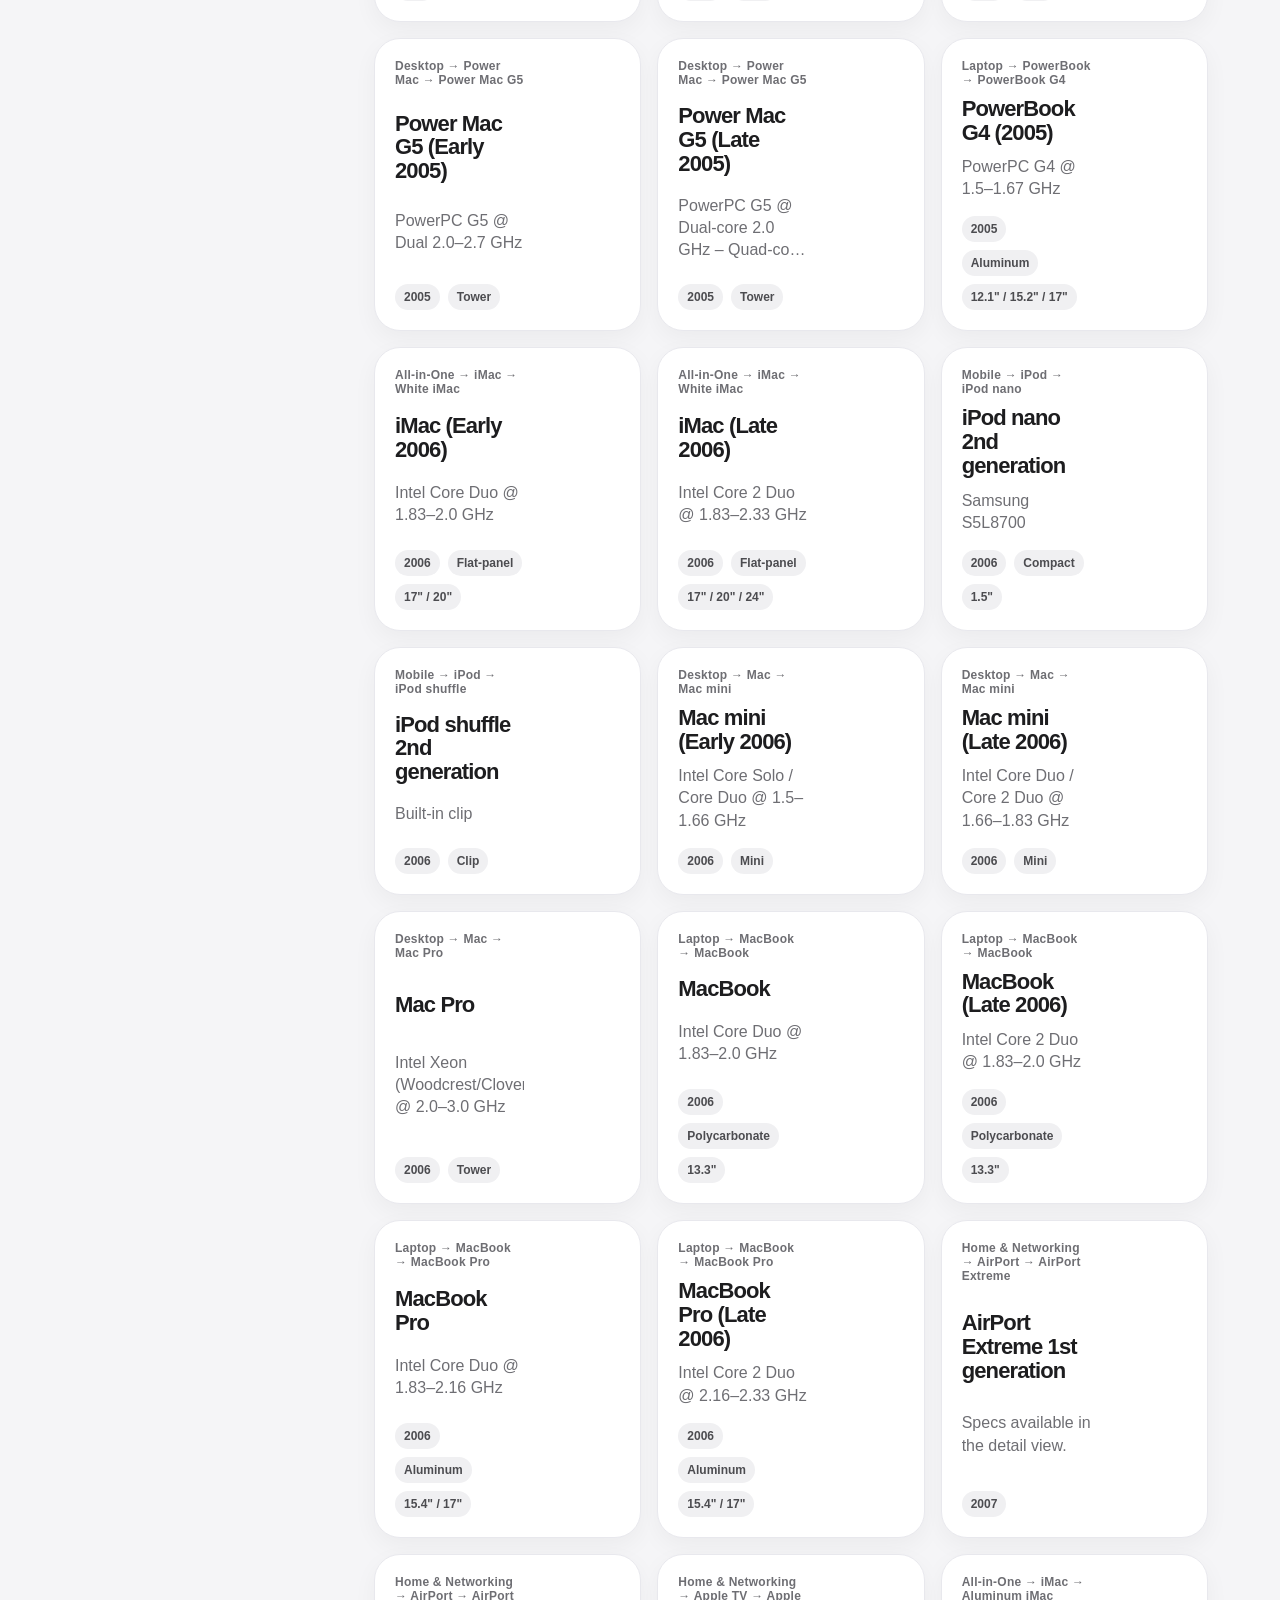
==== commit 6e44145a: "Trying to upload photos" ====
--- a/catalog.html
+++ b/catalog.html
@@ -11,7 +11,7 @@
 <header class="site-header">
   <nav class="nav">
     <a class="brand" href="index.html" aria-label="Apple Product Museum home">
-      <span class="brand-mark"></span>
+      <span class="brand-mark">◖</span>
       <span>Product Museum</span>
     </a>
     <div class="nav-links">
